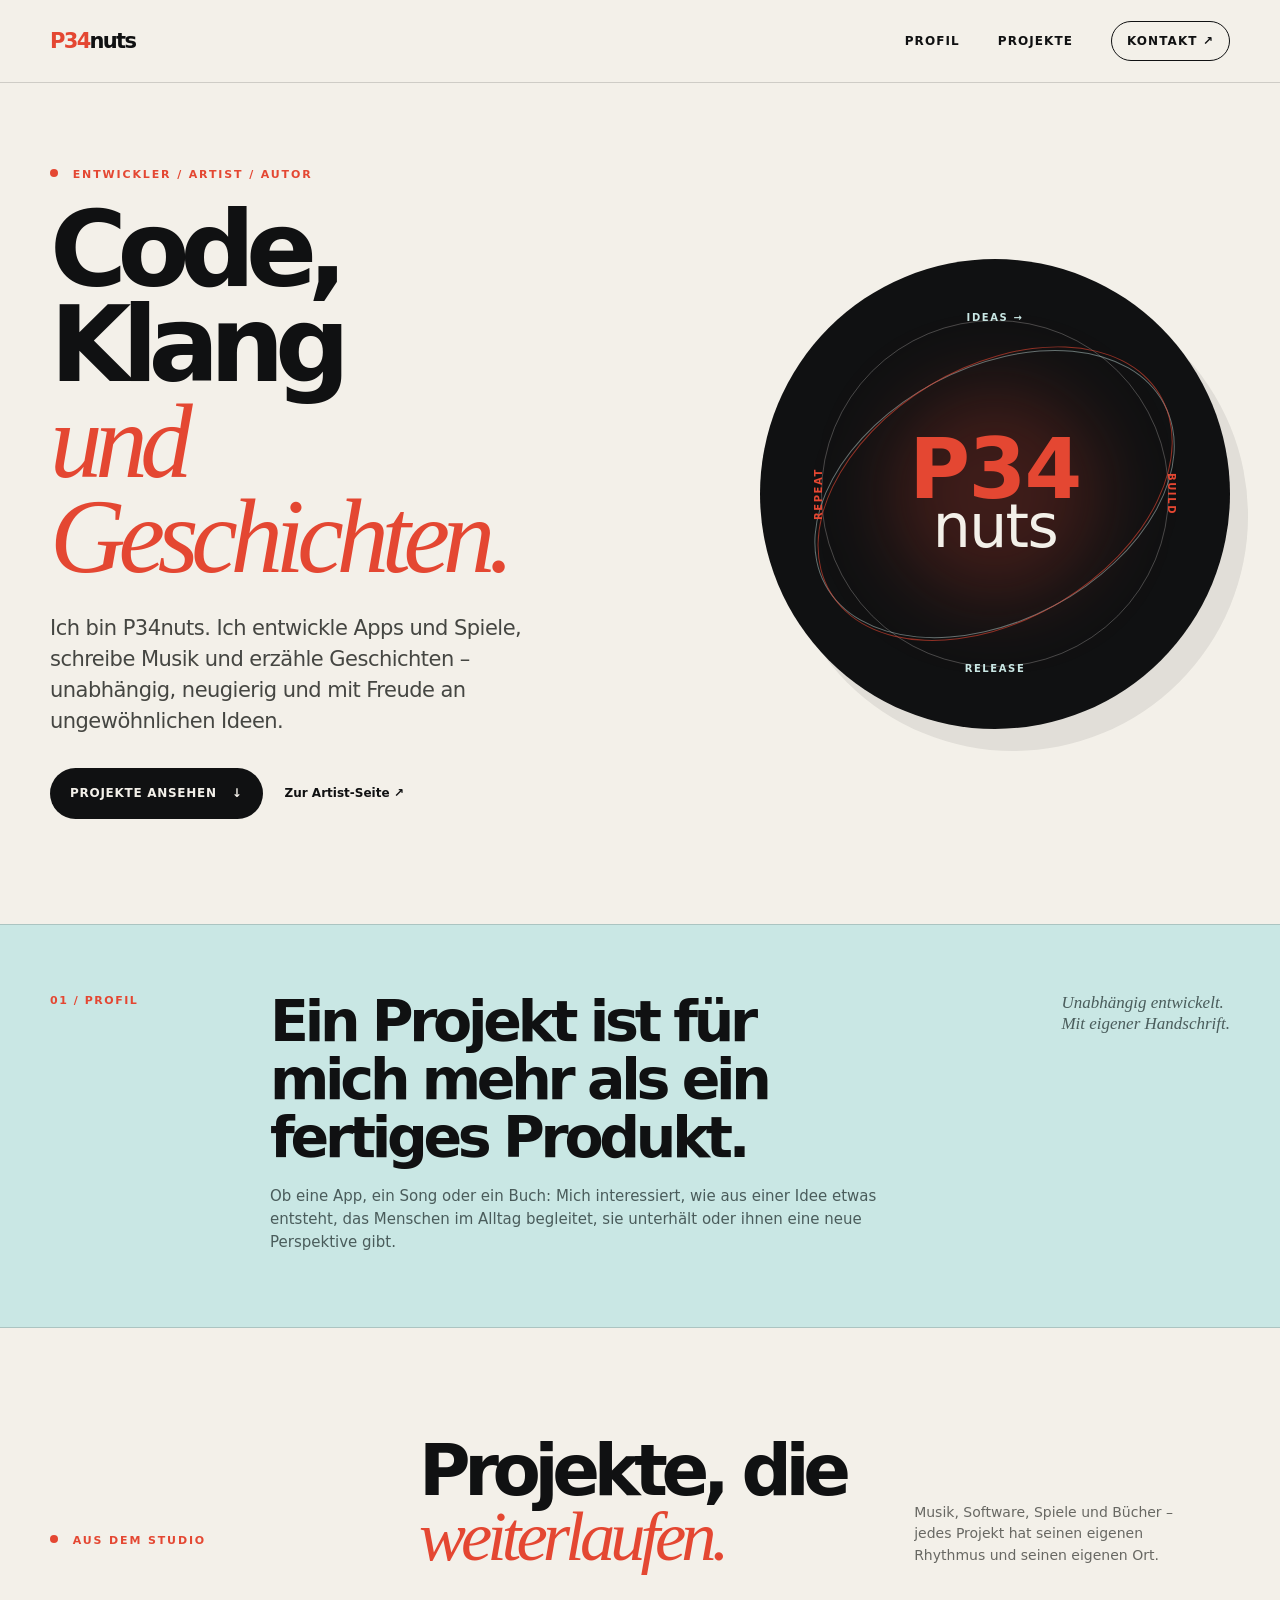
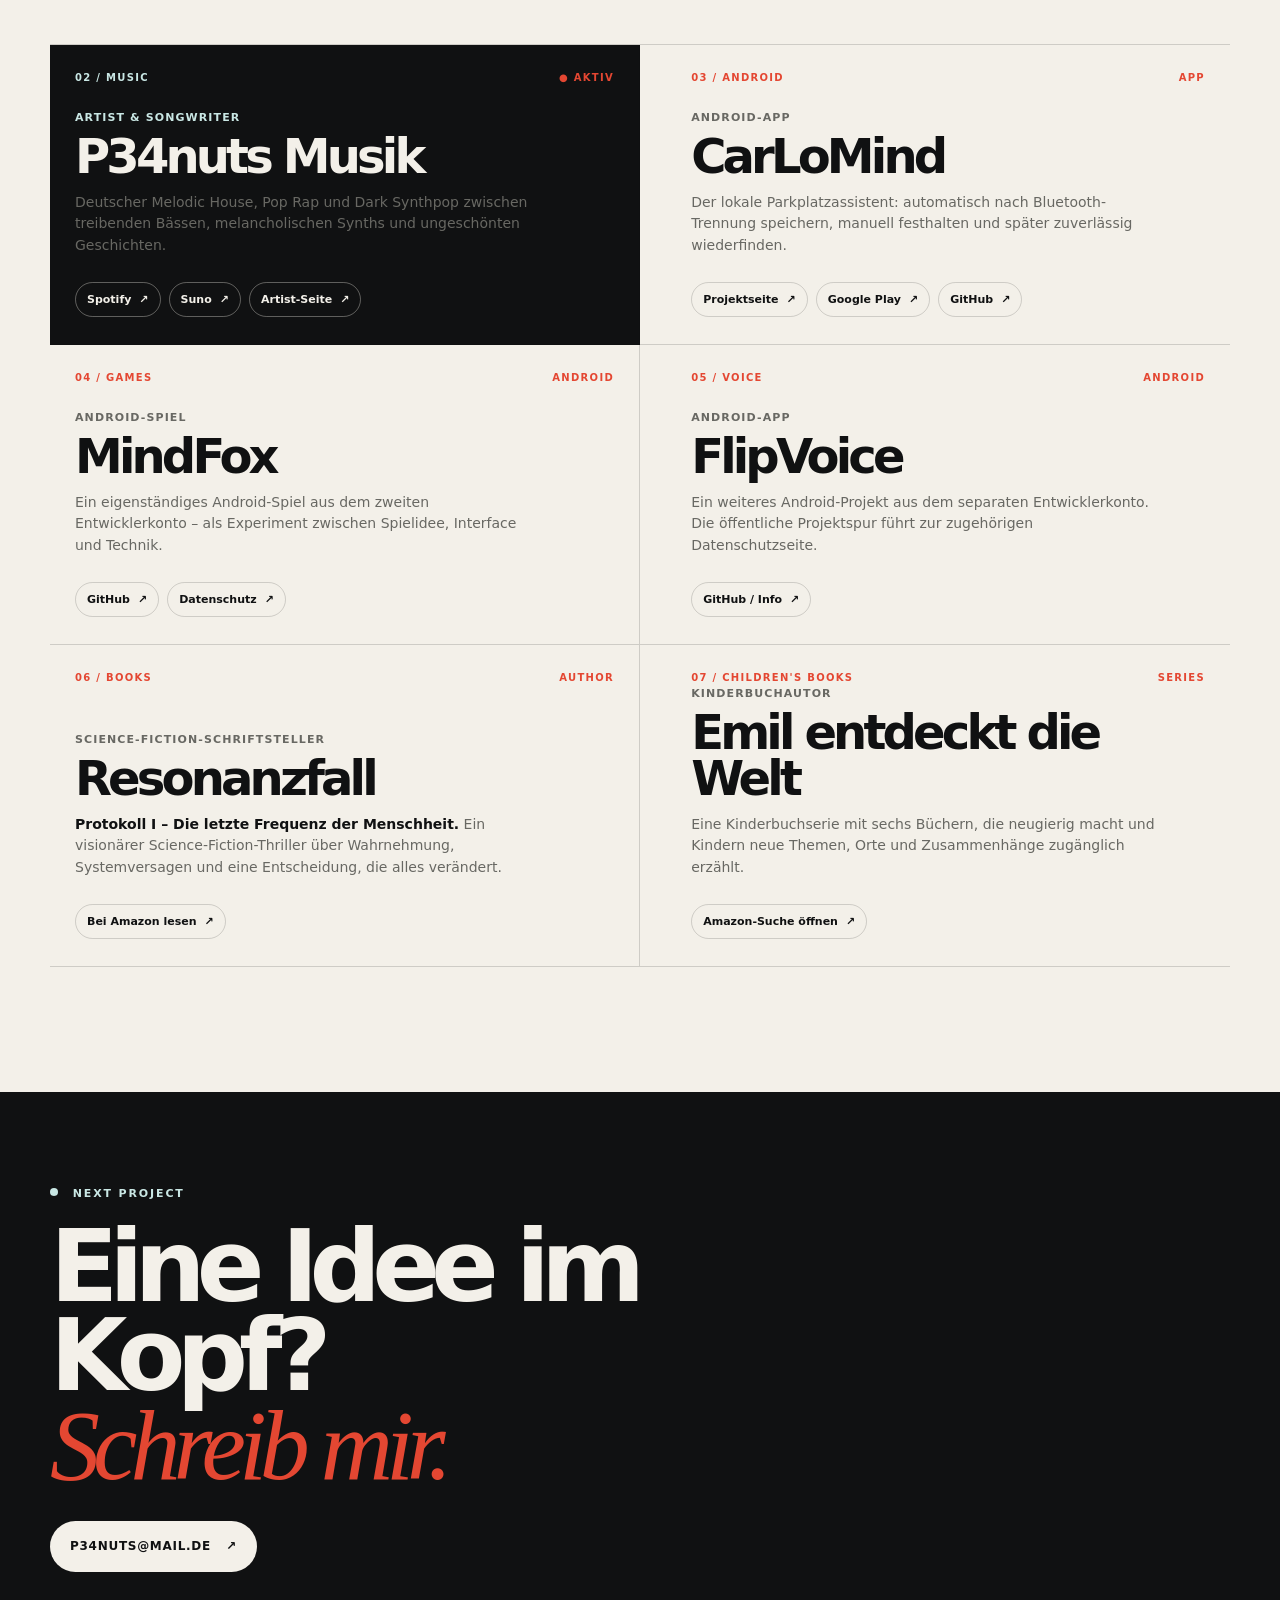
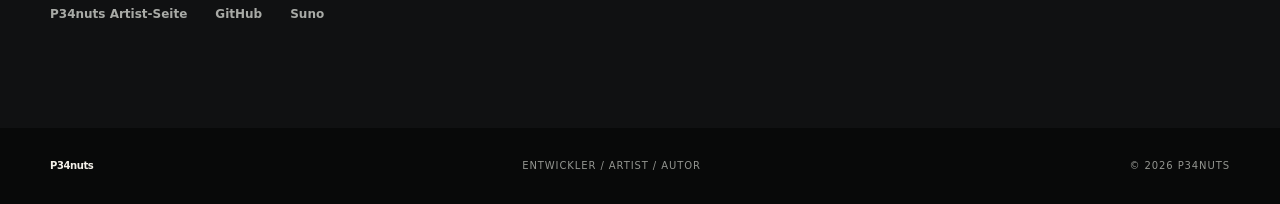
==== index.html @ c495496d "feat: add developer landing page to root site" ====
<!doctype html>
<html lang="de">
<head>
  <meta charset="utf-8">
  <meta name="viewport" content="width=device-width, initial-scale=1">
  <meta name="theme-color" content="#111111">
  <meta name="description" content="P34nuts – Entwickler, Artist und Autor. Projekte aus Software, Musik und Büchern.">
  <meta property="og:type" content="website">
  <meta property="og:title" content="P34nuts – Code, Klang und Geschichten">
  <meta property="og:description" content="Die Entwickler- und Projektseite von P34nuts.">
  <meta property="og:url" content="https://p34nuts.github.io/">
  <link rel="canonical" href="https://p34nuts.github.io/">
  <link rel="stylesheet" href="./styles.css">
  <title>P34nuts – Entwickler, Artist & Autor</title>
</head>
<body>
  <a class="skip-link" href="#inhalt">Zum Inhalt springen</a>
  <header class="site-header">
    <div class="shell header-row">
      <a class="wordmark" href="./" aria-label="P34nuts Startseite"><span class="mark">P34</span><span class="word">nuts</span></a>
      <nav aria-label="Hauptnavigation">
        <a href="#profil">Profil</a>
        <a href="#projekte">Projekte</a>
        <a class="header-cta" href="#kontakt">Kontakt <span aria-hidden="true">↗</span></a>
      </nav>
    </div>
  </header>

  <main id="inhalt">
    <section class="hero shell" aria-labelledby="hero-title">
      <div class="hero-copy">
        <p class="kicker"><span></span> ENTWICKLER / ARTIST / AUTOR</p>
        <h1 id="hero-title">Code, Klang<br><em>und Geschichten.</em></h1>
        <p class="hero-lead">Ich bin P34nuts. Ich entwickle Apps und Spiele, schreibe Musik und erzähle Geschichten – unabhängig, neugierig und mit Freude an ungewöhnlichen Ideen.</p>
        <div class="hero-actions">
          <a class="button button-dark" href="#projekte">Projekte ansehen <span aria-hidden="true">↓</span></a>
          <a class="quiet-link" href="./artist/">Zur Artist-Seite <span aria-hidden="true">↗</span></a>
        </div>
      </div>
      <div class="hero-signal" aria-label="P34nuts Arbeitsfelder">
        <div class="signal-orbit orbit-one"></div>
        <div class="signal-orbit orbit-two"></div>
        <div class="signal-core"><span>P34</span><b>nuts</b></div>
        <span class="signal-label label-top">IDEAS →</span>
        <span class="signal-label label-right">BUILD</span>
        <span class="signal-label label-bottom">RELEASE</span>
        <span class="signal-label label-left">REPEAT</span>
      </div>
    </section>

    <section class="profile-band" id="profil" aria-labelledby="profile-title">
      <div class="shell profile-grid">
        <p class="section-number">01 / PROFIL</p>
        <div>
          <h2 id="profile-title">Ein Projekt ist für mich mehr als ein fertiges Produkt.</h2>
          <p>Ob eine App, ein Song oder ein Buch: Mich interessiert, wie aus einer Idee etwas entsteht, das Menschen im Alltag begleitet, sie unterhält oder ihnen eine neue Perspektive gibt.</p>
        </div>
        <p class="profile-note">Unabhängig entwickelt.<br>Mit eigener Handschrift.</p>
      </div>
    </section>

    <section class="projects shell" id="projekte" aria-labelledby="projects-title">
      <div class="section-intro">
        <p class="kicker"><span></span> AUS DEM STUDIO</p>
        <h2 id="projects-title">Projekte, die<br><em>weiterlaufen.</em></h2>
        <p>Musik, Software, Spiele und Bücher – jedes Projekt hat seinen eigenen Rhythmus und seinen eigenen Ort.</p>
      </div>

      <div class="project-list">
        <article class="project-card project-featured">
          <div class="project-meta"><span>02 / MUSIC</span><span class="live-dot">● AKTIV</span></div>
          <div class="project-card-body">
            <div>
              <p class="project-type">Artist & Songwriter</p>
              <h3>P34nuts Musik</h3>
              <p>Deutscher Melodic House, Pop Rap und Dark Synthpop zwischen treibenden Bässen, melancholischen Synths und ungeschönten Geschichten.</p>
            </div>
            <div class="project-links">
              <a href="https://open.spotify.com/artist/6OINp0LowvtQL3280HUPf0?si=7X6lBk71SiK0SYKksuaKAw&utm_source=copy-link" target="_blank" rel="noopener noreferrer">Spotify <span aria-hidden="true">↗</span></a>
              <a href="https://suno.com/@p34nuts" target="_blank" rel="noopener noreferrer">Suno <span aria-hidden="true">↗</span></a>
              <a href="./artist/">Artist-Seite <span aria-hidden="true">↗</span></a>
            </div>
          </div>
        </article>

        <article class="project-card">
          <div class="project-meta"><span>03 / ANDROID</span><span>APP</span></div>
          <div class="project-card-body">
            <div>
              <p class="project-type">Android-App</p>
              <h3>CarLoMind</h3>
              <p>Der lokale Parkplatzassistent: automatisch nach Bluetooth-Trennung speichern, manuell festhalten und später zuverlässig wiederfinden.</p>
            </div>
            <div class="project-links">
              <a href="./CarLoMind/">Projektseite <span aria-hidden="true">↗</span></a>
              <a href="https://play.google.com/store/apps/details?id=com.CarLoMind.app" target="_blank" rel="noopener noreferrer">Google Play <span aria-hidden="true">↗</span></a>
              <a href="https://github.com/P34nuts/CarLoMind-Android" target="_blank" rel="noopener noreferrer">GitHub <span aria-hidden="true">↗</span></a>
            </div>
          </div>
        </article>

        <article class="project-card">
          <div class="project-meta"><span>04 / GAMES</span><span>ANDROID</span></div>
          <div class="project-card-body">
            <div>
              <p class="project-type">Android-Spiel</p>
              <h3>MindFox</h3>
              <p>Ein eigenständiges Android-Spiel aus dem zweiten Entwicklerkonto – als Experiment zwischen Spielidee, Interface und Technik.</p>
            </div>
            <div class="project-links">
              <a href="https://github.com/P34nutsofficial/MindFox" target="_blank" rel="noopener noreferrer">GitHub <span aria-hidden="true">↗</span></a>
              <a href="https://github.com/P34nutsofficial/mindfox-privacy" target="_blank" rel="noopener noreferrer">Datenschutz <span aria-hidden="true">↗</span></a>
            </div>
          </div>
        </article>

        <article class="project-card">
          <div class="project-meta"><span>05 / VOICE</span><span>ANDROID</span></div>
          <div class="project-card-body">
            <div>
              <p class="project-type">Android-App</p>
              <h3>FlipVoice</h3>
              <p>Ein weiteres Android-Projekt aus dem separaten Entwicklerkonto. Die öffentliche Projektspur führt zur zugehörigen Datenschutzseite.</p>
            </div>
            <div class="project-links">
              <a href="https://github.com/P34nutsofficial/flipvoice-privacy" target="_blank" rel="noopener noreferrer">GitHub / Info <span aria-hidden="true">↗</span></a>
            </div>
          </div>
        </article>

        <article class="project-card project-books">
          <div class="project-meta"><span>06 / BOOKS</span><span>AUTHOR</span></div>
          <div class="project-card-body">
            <div>
              <p class="project-type">Science-Fiction-Schriftsteller</p>
              <h3>Resonanzfall</h3>
              <p><strong>Protokoll I – Die letzte Frequenz der Menschheit.</strong> Ein visionärer Science-Fiction-Thriller über Wahrnehmung, Systemversagen und eine Entscheidung, die alles verändert.</p>
            </div>
            <div class="project-links">
              <a href="https://amzn.eu/d/0jeHcVlC" target="_blank" rel="noopener noreferrer">Bei Amazon lesen <span aria-hidden="true">↗</span></a>
            </div>
          </div>
        </article>

        <article class="project-card project-books">
          <div class="project-meta"><span>07 / CHILDREN'S BOOKS</span><span>SERIES</span></div>
          <div class="project-card-body">
            <div>
              <p class="project-type">Kinderbuchautor</p>
              <h3>Emil entdeckt die Welt</h3>
              <p>Eine Kinderbuchserie mit sechs Büchern, die neugierig macht und Kindern neue Themen, Orte und Zusammenhänge zugänglich erzählt.</p>
            </div>
            <div class="project-links">
              <a href="https://www.amazon.de/s?k=%22Emil+entdeckt+die+Welt%22" target="_blank" rel="noopener noreferrer">Amazon-Suche öffnen <span aria-hidden="true">↗</span></a>
            </div>
          </div>
        </article>
      </div>
    </section>

    <section class="closing-band" id="kontakt" aria-labelledby="contact-title">
      <div class="shell closing-inner">
        <p class="kicker"><span></span> NEXT PROJECT</p>
        <h2 id="contact-title">Eine Idee im Kopf?<br><em>Schreib mir.</em></h2>
        <a class="button button-light" href="mailto:p34nuts@mail.de">p34nuts@mail.de <span aria-hidden="true">↗</span></a>
        <div class="closing-links">
          <a href="./artist/">P34nuts Artist-Seite</a>
          <a href="https://github.com/P34nuts" target="_blank" rel="noopener noreferrer">GitHub</a>
          <a href="https://suno.com/@p34nuts" target="_blank" rel="noopener noreferrer">Suno</a>
        </div>
      </div>
    </section>
  </main>

  <footer class="site-footer">
    <div class="shell footer-row">
      <span class="footer-mark">P34nuts</span>
      <span>Entwickler / Artist / Autor</span>
      <span>© 2026 P34nuts</span>
    </div>
  </footer>
</body>
</html>
---- styles.css ----
:root {
  --ink: #101112;
  --paper: #f3f0e9;
  --paper-deep: #e5e1d8;
  --muted: #686863;
  --line: rgba(16, 17, 18, .16);
  --red: #e44732;
  --blue: #c9e7e4;
  --shell: 1180px;
}
* { box-sizing: border-box; }
html { scroll-behavior: smooth; scroll-padding-top: 84px; }
body { margin: 0; background: var(--paper); color: var(--ink); font-family: Inter, ui-sans-serif, system-ui, -apple-system, BlinkMacSystemFont, "Segoe UI", sans-serif; line-height: 1.55; -webkit-font-smoothing: antialiased; }
a { color: inherit; }
.shell { width: min(var(--shell), calc(100% - 56px)); margin-inline: auto; }
.skip-link { position: absolute; left: 16px; top: 12px; z-index: 20; padding: 9px 13px; background: var(--red); color: #fff; transform: translateY(-180%); }
.skip-link:focus { transform: translateY(0); }
:focus-visible { outline: 3px solid var(--red); outline-offset: 4px; }
.site-header { position: relative; z-index: 2; border-bottom: 1px solid var(--line); background: var(--paper); }
.header-row { min-height: 82px; display: flex; align-items: center; justify-content: space-between; gap: 25px; }
.wordmark { display: inline-flex; align-items: baseline; gap: 0; text-decoration: none; font-size: 21px; font-weight: 800; letter-spacing: -.08em; }
.wordmark .mark { color: var(--red); }
.wordmark .word { color: var(--ink); }
nav { display: flex; align-items: center; gap: clamp(17px, 3vw, 38px); }
nav a { font-size: 12px; font-weight: 750; letter-spacing: .09em; text-decoration: none; text-transform: uppercase; }
nav a:hover, .quiet-link:hover, .project-links a:hover, .closing-links a:hover { color: var(--red); }
.header-cta { padding: 10px 15px; border: 1px solid var(--ink); border-radius: 999px; }
.header-cta:hover { background: var(--ink); color: var(--paper); }
.hero { min-height: 650px; display: grid; grid-template-columns: minmax(0, 1.05fr) minmax(330px, .95fr); align-items: center; gap: clamp(40px, 8vw, 120px); padding-block: 85px 105px; }
.kicker { margin: 0 0 20px; color: var(--red); font-size: 11px; font-weight: 850; letter-spacing: .17em; line-height: 1.35; }
.kicker span { display: inline-block; width: 8px; height: 8px; margin: 0 9px 1px 0; border-radius: 50%; background: var(--red); }
h1, h2, h3, p { margin-top: 0; }
h1 { max-width: 730px; margin-bottom: 28px; font-size: clamp(53px, 8.2vw, 108px); font-weight: 760; letter-spacing: -.09em; line-height: .91; }
h1 em, h2 em { color: var(--red); font-family: Georgia, "Times New Roman", serif; font-weight: 400; letter-spacing: -.07em; }
.hero-lead { max-width: 545px; margin-bottom: 31px; color: #454642; font-size: clamp(17px, 2vw, 21px); line-height: 1.48; letter-spacing: -.025em; }
.hero-actions { display: flex; flex-wrap: wrap; align-items: center; gap: 22px; }
.button { display: inline-flex; align-items: center; justify-content: center; gap: 15px; min-height: 51px; padding: 0 19px; border: 1px solid transparent; border-radius: 999px; font-size: 12px; font-weight: 800; letter-spacing: .06em; text-decoration: none; text-transform: uppercase; transition: transform .18s ease, background .18s ease, color .18s ease; }
.button:hover { transform: translateY(-2px); }
.button-dark { background: var(--ink); color: var(--paper); }
.button-dark:hover { background: var(--red); color: #fff; }
.button-light { background: var(--paper); color: var(--ink); }
.button-light:hover { background: #fff; }
.quiet-link { color: var(--ink); font-size: 12px; font-weight: 750; text-decoration: none; }
.hero-signal { position: relative; aspect-ratio: 1; max-width: 470px; justify-self: end; width: 100%; display: grid; place-items: center; border-radius: 50%; background: var(--ink); overflow: hidden; box-shadow: 18px 22px 0 rgba(16, 17, 18, .08); }
.hero-signal::before { content: ""; position: absolute; inset: 13%; border: 1px solid rgba(243, 240, 233, .25); border-radius: 50%; }
.hero-signal::after { content: ""; position: absolute; width: 45%; height: 45%; border-radius: 50%; background: rgba(228, 71, 50, .22); filter: blur(38px); }
.signal-orbit { position: absolute; border: 1px solid rgba(201, 231, 228, .45); border-radius: 50%; transform: rotate(-28deg); }
.orbit-one { inset: 23% 9%; }
.orbit-two { inset: 9% 23%; transform: rotate(59deg); border-color: rgba(228, 71, 50, .6); }
.signal-core { position: relative; z-index: 1; display: flex; flex-direction: column; align-items: center; line-height: .78; letter-spacing: -.1em; }
.signal-core span { color: var(--red); font-size: clamp(45px, 7vw, 83px); font-weight: 850; }
.signal-core b { color: var(--paper); font-size: clamp(34px, 5vw, 60px); font-weight: 500; }
.signal-label { position: absolute; z-index: 1; color: var(--paper); font-size: 10px; font-weight: 800; letter-spacing: .16em; }
.label-top { top: 11%; left: 50%; transform: translateX(-50%); color: var(--blue); }
.label-right { top: 50%; right: 8%; transform: translateY(-50%) rotate(90deg); color: var(--red); }
.label-bottom { bottom: 11%; left: 50%; transform: translateX(-50%); color: var(--blue); }
.label-left { top: 50%; left: 7%; transform: translateY(-50%) rotate(-90deg); color: var(--red); }
.profile-band { background: var(--blue); border-block: 1px solid var(--line); }
.profile-grid { display: grid; grid-template-columns: .35fr 1.2fr .55fr; gap: 35px; align-items: start; padding-block: 67px 73px; }
.section-number { margin: 0; color: var(--red); font-size: 11px; font-weight: 850; letter-spacing: .14em; }
.profile-grid h2 { max-width: 700px; margin-bottom: 18px; font-size: clamp(30px, 4.7vw, 57px); letter-spacing: -.075em; line-height: 1.02; }
.profile-grid div p { max-width: 650px; margin: 0; color: #4a5c5b; font-size: 15px; }
.profile-note { justify-self: end; margin: 0; color: #4a5c5b; font-family: Georgia, "Times New Roman", serif; font-size: 17px; font-style: italic; line-height: 1.25; }
.projects { padding-block: 111px 125px; }
.section-intro { display: grid; grid-template-columns: .8fr 1.1fr .75fr; gap: 32px; align-items: end; margin-bottom: 75px; }
.section-intro h2 { margin: 0; font-size: clamp(40px, 5.5vw, 72px); letter-spacing: -.09em; line-height: .92; }
.section-intro > p:last-child { max-width: 290px; margin: 0 0 2px; color: var(--muted); font-size: 14px; }
.project-list { display: grid; grid-template-columns: repeat(2, minmax(0, 1fr)); border-top: 1px solid var(--line); }
.project-card { min-height: 300px; display: flex; flex-direction: column; justify-content: space-between; padding: 25px 25px 27px; border-bottom: 1px solid var(--line); }
.project-card:nth-child(odd) { border-right: 1px solid var(--line); }
.project-card:nth-child(even) { padding-left: clamp(25px, 4vw, 58px); }
.project-featured { background: var(--ink); color: var(--paper); }
.project-featured .project-meta, .project-featured .project-type { color: var(--blue); }
.project-featured h3, .project-featured p { color: var(--paper); }
.project-featured .project-links a { color: var(--paper); border-color: rgba(243, 240, 233, .35); }
.project-featured .project-links a:hover { background: var(--red); border-color: var(--red); color: #fff; }
.project-meta { display: flex; justify-content: space-between; gap: 15px; color: var(--red); font-size: 10px; font-weight: 850; letter-spacing: .13em; }
.live-dot { color: var(--red); }
.project-type { margin-bottom: 8px; color: var(--muted); font-size: 11px; font-weight: 800; letter-spacing: .1em; text-transform: uppercase; }
.project-card h3 { margin-bottom: 12px; font-size: clamp(29px, 4vw, 48px); letter-spacing: -.08em; line-height: .95; }
.project-card-body > div:first-child p:last-child { max-width: 470px; margin-bottom: 25px; color: var(--muted); font-size: 14px; }
.project-card-body > div:first-child p:last-child strong { color: var(--ink); }
.project-featured .project-card-body > div:first-child p:last-child strong { color: var(--paper); }
.project-links { display: flex; flex-wrap: wrap; gap: 8px; }
.project-links a { display: inline-flex; align-items: center; gap: 8px; padding: 8px 11px; border: 1px solid var(--line); border-radius: 999px; color: var(--ink); font-size: 11px; font-weight: 800; text-decoration: none; }
.project-links a:hover { border-color: var(--red); }
.closing-band { background: var(--ink); color: var(--paper); }
.closing-inner { padding-block: 95px 105px; }
.closing-inner .kicker { color: var(--blue); }
.closing-inner .kicker span { background: var(--blue); }
.closing-inner h2 { max-width: 710px; margin-bottom: 31px; font-size: clamp(51px, 8vw, 100px); letter-spacing: -.09em; line-height: .89; }
.closing-links { display: flex; flex-wrap: wrap; gap: 15px 28px; margin-top: 33px; }
.closing-links a { color: #a8aaa6; font-size: 12px; font-weight: 750; text-decoration: none; }
.site-footer { background: #080909; color: #939590; }
.footer-row { min-height: 76px; display: flex; align-items: center; justify-content: space-between; gap: 18px; font-size: 10px; letter-spacing: .09em; text-transform: uppercase; }
.footer-mark { color: var(--paper); font-weight: 850; letter-spacing: -.04em; text-transform: none; }
@media (max-width: 850px) {
  .hero { grid-template-columns: minmax(0, 1fr) minmax(250px, .72fr); gap: 35px; }
  .profile-grid, .section-intro { grid-template-columns: .35fr 1fr; }
  .profile-note, .section-intro > p:last-child { grid-column: 2; justify-self: start; }
}
@media (max-width: 650px) {
  .shell { width: min(var(--shell), calc(100% - 38px)); }
  .header-row { min-height: 70px; }
  nav { gap: 12px; }
  nav a:not(.header-cta) { display: none; }
  .header-cta { padding: 8px 12px; font-size: 10px; }
  .hero { display: flex; flex-direction: column; align-items: stretch; gap: 55px; padding-block: 64px 72px; }
  h1 { font-size: clamp(55px, 16vw, 80px); }
  .hero-signal { width: min(100%, 350px); align-self: center; }
  .profile-grid, .section-intro { display: block; }
  .profile-grid h2 { margin-top: 27px; font-size: 39px; }
  .profile-note { margin-top: 25px; }
  .projects { padding-block: 78px 85px; }
  .section-intro h2 { margin: 27px 0 18px; font-size: 50px; }
  .section-intro > p:last-child { margin-top: 0; }
  .project-list { display: block; }
  .project-card, .project-card:nth-child(even) { min-height: 330px; padding: 22px 0 25px; border-right: 0; }
  .project-card h3 { font-size: 39px; }
  .closing-inner { padding-block: 72px 78px; }
  .closing-inner h2 { font-size: 60px; }
  .footer-row { align-items: flex-start; flex-direction: column; justify-content: center; padding-block: 20px; }
}
@media (prefers-reduced-motion: reduce) { *, *::before, *::after { scroll-behavior: auto !important; transition-duration: .01ms !important; } }
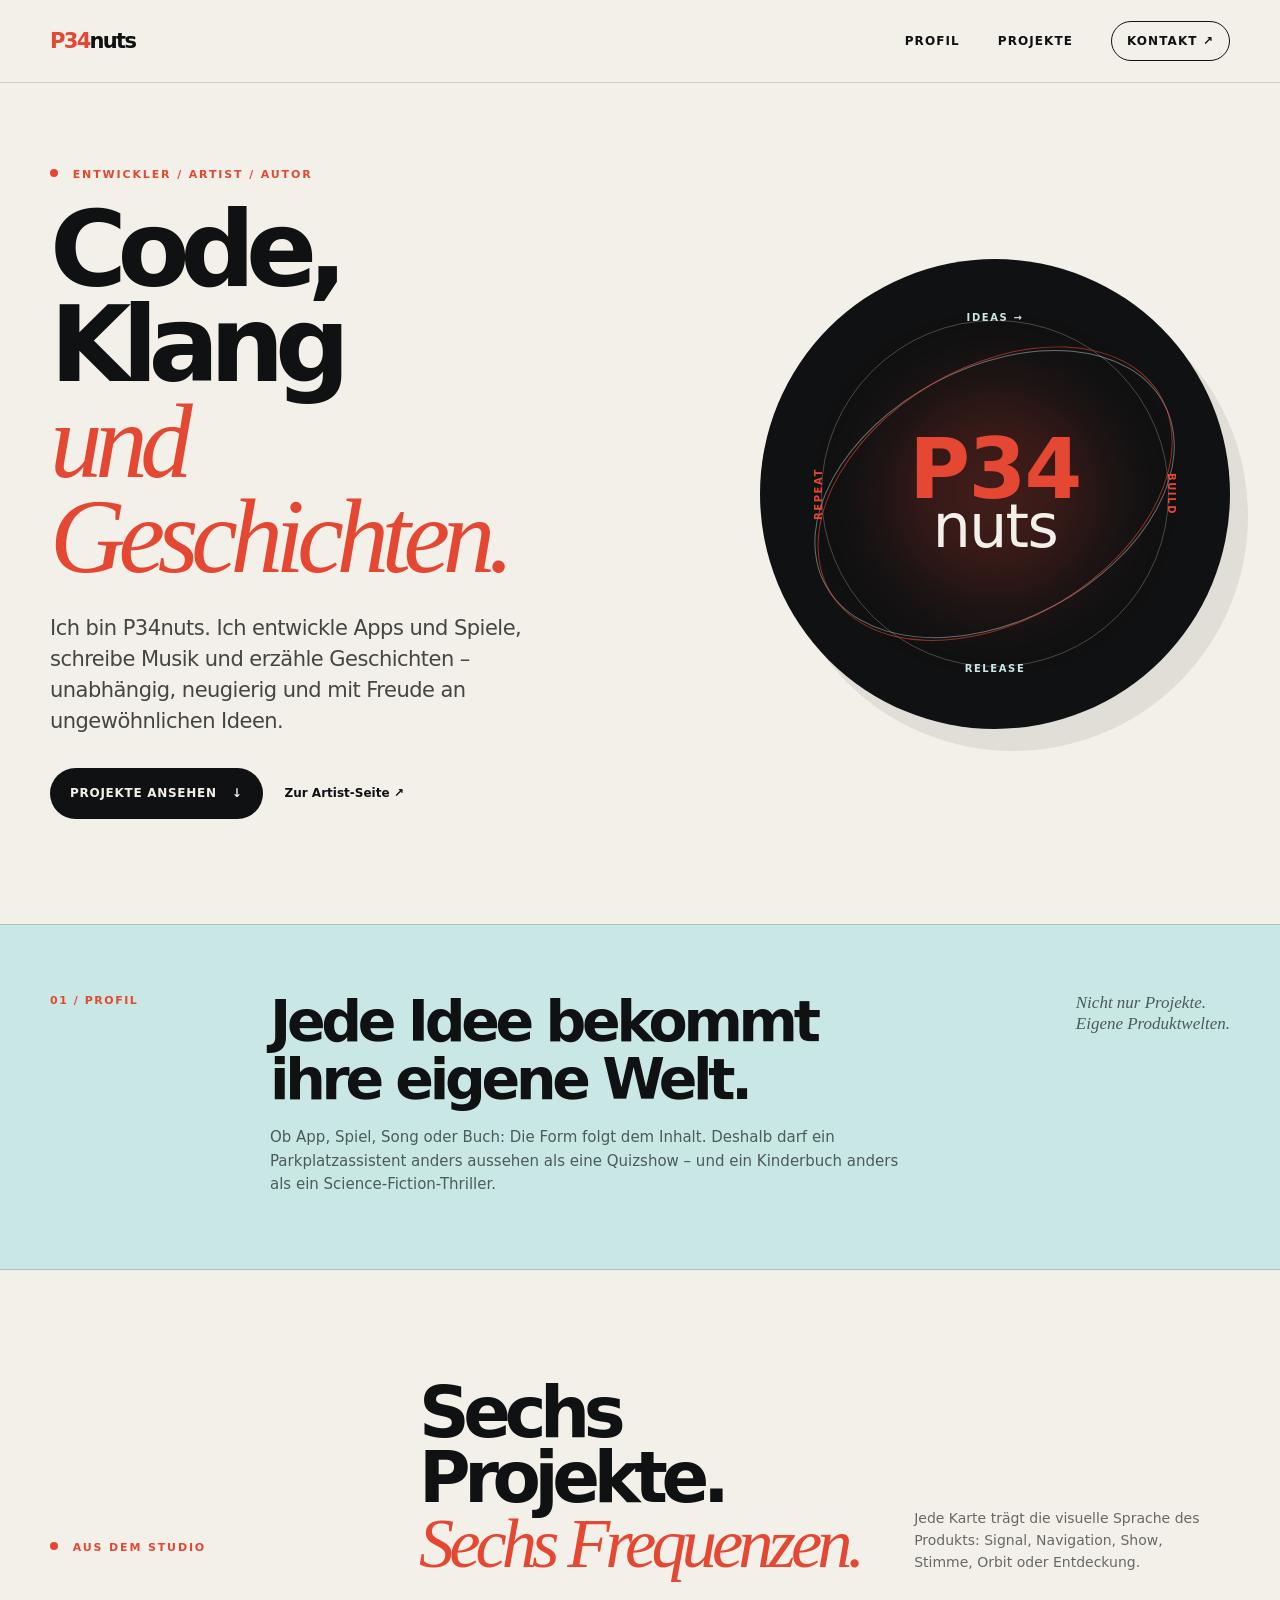
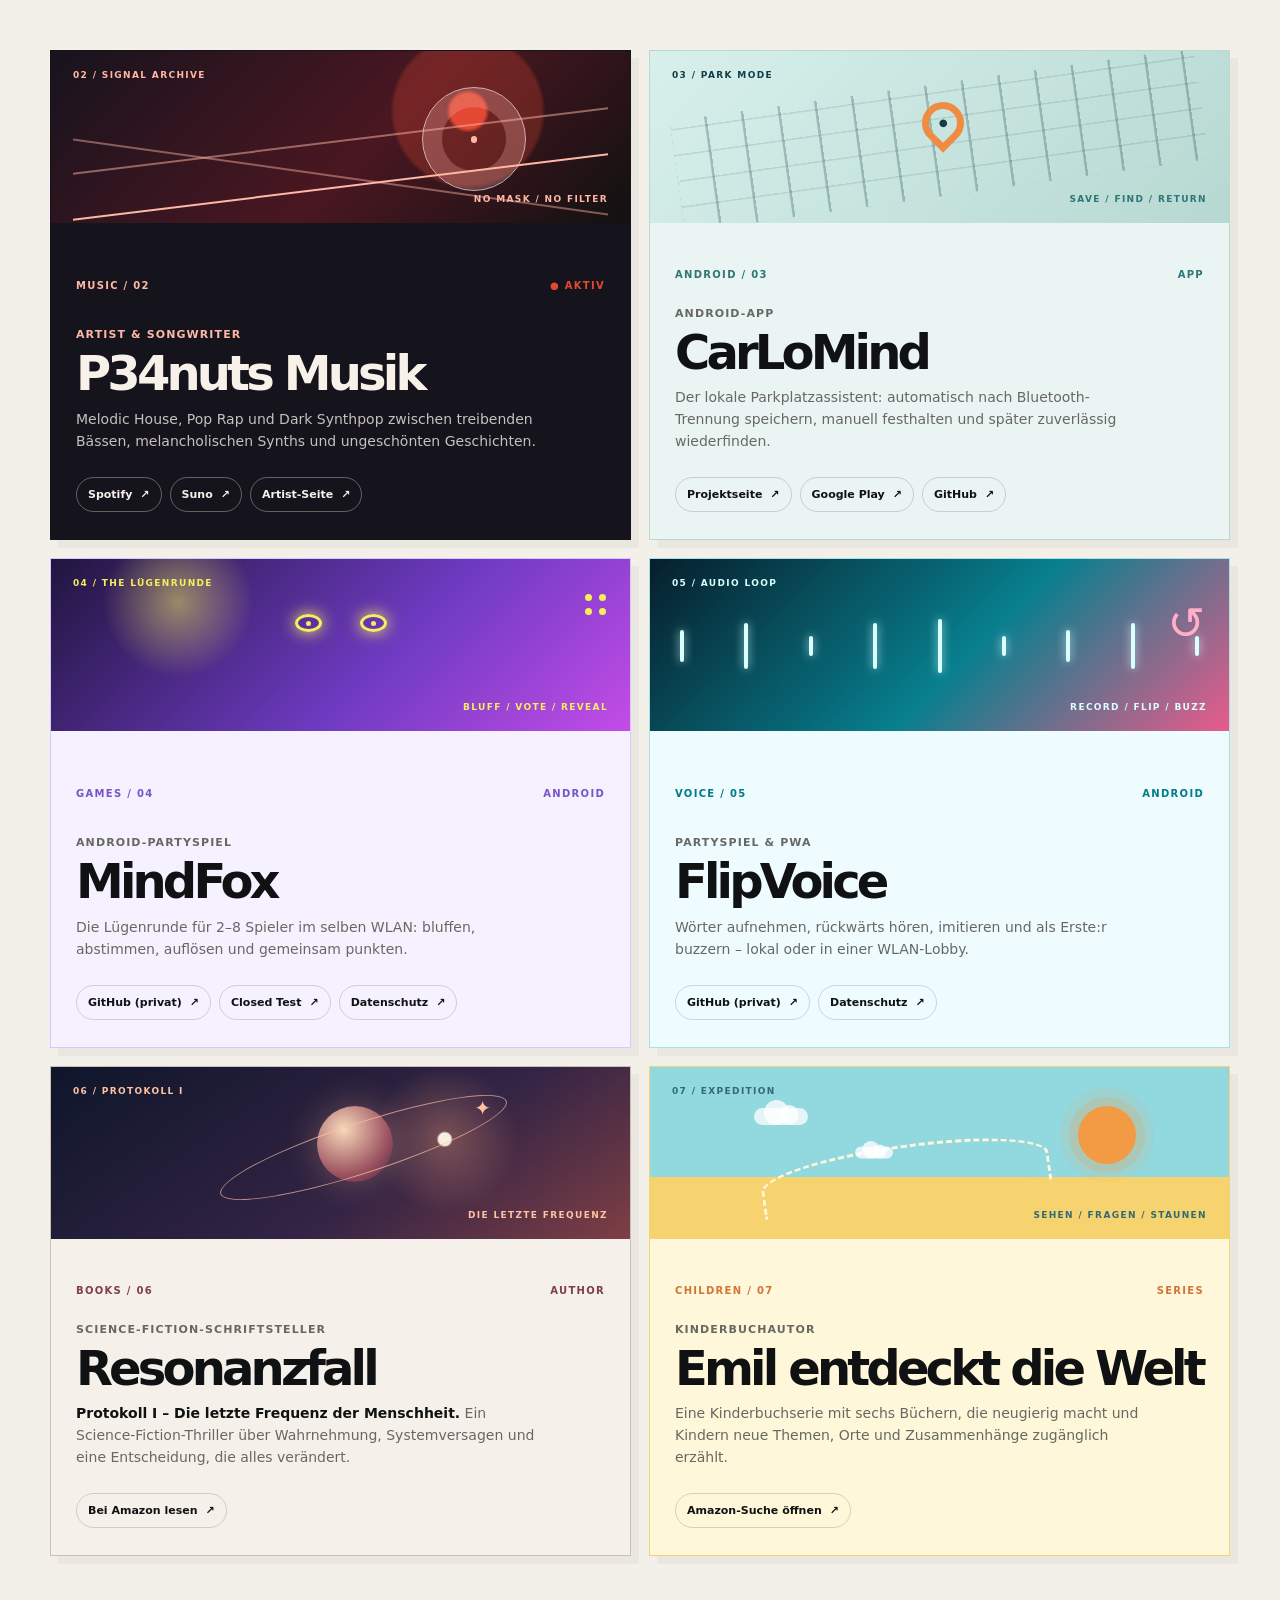
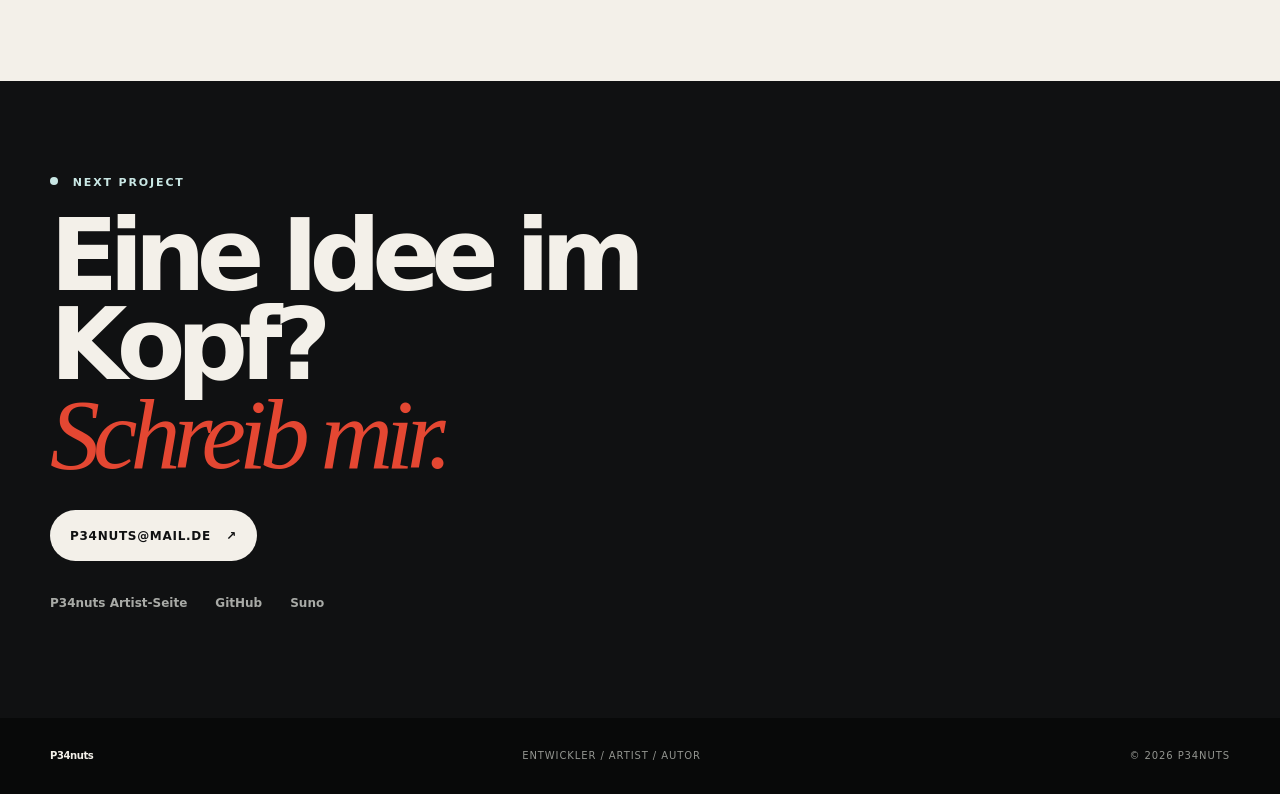
==== commit 53f6cca6: "feat: give each project its own visual world" ====
--- a/index.html
+++ b/index.html
@@ -3,15 +3,15 @@
 <head>
   <meta charset="utf-8">
   <meta name="viewport" content="width=device-width, initial-scale=1">
-  <meta name="theme-color" content="#111111">
-  <meta name="description" content="P34nuts – Entwickler, Artist und Autor. Projekte aus Software, Musik und Büchern.">
+  <meta name="theme-color" content="#101112">
+  <meta name="description" content="P34nuts – Entwickler, Artist und Autor. Apps, Spiele, Musik und Bücher mit eigener Handschrift.">
   <meta property="og:type" content="website">
   <meta property="og:title" content="P34nuts – Code, Klang und Geschichten">
-  <meta property="og:description" content="Die Entwickler- und Projektseite von P34nuts.">
+  <meta property="og:description" content="Eine Entwickler- und Projektseite mit Apps, Spielen, Musik und Büchern.">
   <meta property="og:url" content="https://p34nuts.github.io/">
   <link rel="canonical" href="https://p34nuts.github.io/">
   <link rel="stylesheet" href="./styles.css">
-  <title>P34nuts – Entwickler, Artist & Autor</title>
+  <title>P34nuts – Entwickler, Artist &amp; Autor</title>
 </head>
 <body>
   <a class="skip-link" href="#inhalt">Zum Inhalt springen</a>
@@ -52,132 +52,61 @@
       <div class="shell profile-grid">
         <p class="section-number">01 / PROFIL</p>
         <div>
-          <h2 id="profile-title">Ein Projekt ist für mich mehr als ein fertiges Produkt.</h2>
-          <p>Ob eine App, ein Song oder ein Buch: Mich interessiert, wie aus einer Idee etwas entsteht, das Menschen im Alltag begleitet, sie unterhält oder ihnen eine neue Perspektive gibt.</p>
+          <h2 id="profile-title">Jede Idee bekommt ihre eigene Welt.</h2>
+          <p>Ob App, Spiel, Song oder Buch: Die Form folgt dem Inhalt. Deshalb darf ein Parkplatzassistent anders aussehen als eine Quizshow – und ein Kinderbuch anders als ein Science-Fiction-Thriller.</p>
         </div>
-        <p class="profile-note">Unabhängig entwickelt.<br>Mit eigener Handschrift.</p>
+        <p class="profile-note">Nicht nur Projekte.<br>Eigene Produktwelten.</p>
       </div>
     </section>
 
     <section class="projects shell" id="projekte" aria-labelledby="projects-title">
       <div class="section-intro">
         <p class="kicker"><span></span> AUS DEM STUDIO</p>
-        <h2 id="projects-title">Projekte, die<br><em>weiterlaufen.</em></h2>
-        <p>Musik, Software, Spiele und Bücher – jedes Projekt hat seinen eigenen Rhythmus und seinen eigenen Ort.</p>
+        <h2 id="projects-title">Sechs Projekte.<br><em>Sechs Frequenzen.</em></h2>
+        <p>Jede Karte trägt die visuelle Sprache des Produkts: Signal, Navigation, Show, Stimme, Orbit oder Entdeckung.</p>
       </div>
 
       <div class="project-list">
-        <article class="project-card project-featured">
-          <div class="project-meta"><span>02 / MUSIC</span><span class="live-dot">● AKTIV</span></div>
-          <div class="project-card-body">
-            <div>
-              <p class="project-type">Artist & Songwriter</p>
-              <h3>P34nuts Musik</h3>
-              <p>Deutscher Melodic House, Pop Rap und Dark Synthpop zwischen treibenden Bässen, melancholischen Synths und ungeschönten Geschichten.</p>
-            </div>
-            <div class="project-links">
-              <a href="https://open.spotify.com/artist/6OINp0LowvtQL3280HUPf0?si=7X6lBk71SiK0SYKksuaKAw&utm_source=copy-link" target="_blank" rel="noopener noreferrer">Spotify <span aria-hidden="true">↗</span></a>
-              <a href="https://suno.com/@p34nuts" target="_blank" rel="noopener noreferrer">Suno <span aria-hidden="true">↗</span></a>
-              <a href="./artist/">Artist-Seite <span aria-hidden="true">↗</span></a>
-            </div>
-          </div>
+        <article class="project-card project-music">
+          <div class="project-visual music-visual" aria-hidden="true"><span class="visual-index">02 / SIGNAL ARCHIVE</span><span class="disc"></span><span class="wave wave-one"></span><span class="wave wave-two"></span><span class="visual-caption">NO MASK / NO FILTER</span></div>
+          <div class="project-meta"><span>MUSIC / 02</span><span class="live-dot">● AKTIV</span></div>
+          <div class="project-card-body"><div><p class="project-type">Artist &amp; Songwriter</p><h3>P34nuts Musik</h3><p>Melodic House, Pop Rap und Dark Synthpop zwischen treibenden Bässen, melancholischen Synths und ungeschönten Geschichten.</p></div><div class="project-links"><a href="https://open.spotify.com/artist/6OINp0LowvtQL3280HUPf0?si=7X6lBk71SiK0SYKksuaKAw&amp;utm_source=copy-link" target="_blank" rel="noopener noreferrer">Spotify <span aria-hidden="true">↗</span></a><a href="https://suno.com/@p34nuts" target="_blank" rel="noopener noreferrer">Suno <span aria-hidden="true">↗</span></a><a href="./artist/">Artist-Seite <span aria-hidden="true">↗</span></a></div></div>
         </article>
 
-        <article class="project-card">
-          <div class="project-meta"><span>03 / ANDROID</span><span>APP</span></div>
-          <div class="project-card-body">
-            <div>
-              <p class="project-type">Android-App</p>
-              <h3>CarLoMind</h3>
-              <p>Der lokale Parkplatzassistent: automatisch nach Bluetooth-Trennung speichern, manuell festhalten und später zuverlässig wiederfinden.</p>
-            </div>
-            <div class="project-links">
-              <a href="./CarLoMind/">Projektseite <span aria-hidden="true">↗</span></a>
-              <a href="https://play.google.com/store/apps/details?id=com.CarLoMind.app" target="_blank" rel="noopener noreferrer">Google Play <span aria-hidden="true">↗</span></a>
-              <a href="https://github.com/P34nuts/CarLoMind-Android" target="_blank" rel="noopener noreferrer">GitHub <span aria-hidden="true">↗</span></a>
-            </div>
-          </div>
+        <article class="project-card project-carlo">
+          <div class="project-visual carlo-visual" aria-hidden="true"><span class="visual-index">03 / PARK MODE</span><span class="parking-lines"></span><span class="map-pin">●</span><span class="visual-caption">SAVE / FIND / RETURN</span></div>
+          <div class="project-meta"><span>ANDROID / 03</span><span>APP</span></div>
+          <div class="project-card-body"><div><p class="project-type">Android-App</p><h3>CarLoMind</h3><p>Der lokale Parkplatzassistent: automatisch nach Bluetooth-Trennung speichern, manuell festhalten und später zuverlässig wiederfinden.</p></div><div class="project-links"><a href="./CarLoMind/">Projektseite <span aria-hidden="true">↗</span></a><a href="https://play.google.com/store/apps/details?id=com.CarLoMind.app" target="_blank" rel="noopener noreferrer">Google Play <span aria-hidden="true">↗</span></a><a href="https://github.com/P34nuts/CarLoMind-Android" target="_blank" rel="noopener noreferrer">GitHub <span aria-hidden="true">↗</span></a></div></div>
         </article>
 
-        <article class="project-card">
-          <div class="project-meta"><span>04 / GAMES</span><span>ANDROID</span></div>
-          <div class="project-card-body">
-            <div>
-              <p class="project-type">Android-Spiel</p>
-              <h3>MindFox</h3>
-              <p>Ein eigenständiges Android-Spiel aus dem zweiten Entwicklerkonto – als Experiment zwischen Spielidee, Interface und Technik.</p>
-            </div>
-            <div class="project-links">
-              <a href="https://github.com/P34nutsofficial/MindFox" target="_blank" rel="noopener noreferrer">GitHub <span aria-hidden="true">↗</span></a>
-              <a href="https://github.com/P34nutsofficial/mindfox-privacy" target="_blank" rel="noopener noreferrer">Datenschutz <span aria-hidden="true">↗</span></a>
-            </div>
-          </div>
+        <article class="project-card project-mindfox">
+          <div class="project-visual mindfox-visual" aria-hidden="true"><span class="visual-index">04 / THE LÜGENRUNDE</span><span class="fox-eyes"><i></i><i></i></span><span class="quiz-dots"><i></i><i></i><i></i><i></i></span><span class="visual-caption">BLUFF / VOTE / REVEAL</span></div>
+          <div class="project-meta"><span>GAMES / 04</span><span>ANDROID</span></div>
+          <div class="project-card-body"><div><p class="project-type">Android-Partyspiel</p><h3>MindFox</h3><p>Die Lügenrunde für 2–8 Spieler im selben WLAN: bluffen, abstimmen, auflösen und gemeinsam punkten.</p></div><div class="project-links"><a href="https://github.com/P34nutsofficial/MindFox" target="_blank" rel="noopener noreferrer">GitHub (privat) <span aria-hidden="true">↗</span></a><a href="https://play.google.com/apps/testing/com.p34nutsofficial.mindfox" target="_blank" rel="noopener noreferrer">Closed Test <span aria-hidden="true">↗</span></a><a href="https://github.com/P34nutsofficial/mindfox-privacy" target="_blank" rel="noopener noreferrer">Datenschutz <span aria-hidden="true">↗</span></a></div></div>
         </article>
 
-        <article class="project-card">
-          <div class="project-meta"><span>05 / VOICE</span><span>ANDROID</span></div>
-          <div class="project-card-body">
-            <div>
-              <p class="project-type">Android-App</p>
-              <h3>FlipVoice</h3>
-              <p>Ein weiteres Android-Projekt aus dem separaten Entwicklerkonto. Die öffentliche Projektspur führt zur zugehörigen Datenschutzseite.</p>
-            </div>
-            <div class="project-links">
-              <a href="https://github.com/P34nutsofficial/flipvoice-privacy" target="_blank" rel="noopener noreferrer">GitHub / Info <span aria-hidden="true">↗</span></a>
-            </div>
-          </div>
+        <article class="project-card project-flipvoice">
+          <div class="project-visual flipvoice-visual" aria-hidden="true"><span class="visual-index">05 / AUDIO LOOP</span><span class="voice-wave"><i></i><i></i><i></i><i></i><i></i><i></i><i></i><i></i><i></i></span><span class="flip-arrow">↺</span><span class="visual-caption">RECORD / FLIP / BUZZ</span></div>
+          <div class="project-meta"><span>VOICE / 05</span><span>ANDROID</span></div>
+          <div class="project-card-body"><div><p class="project-type">Partyspiel &amp; PWA</p><h3>FlipVoice</h3><p>Wörter aufnehmen, rückwärts hören, imitieren und als Erste:r buzzern – lokal oder in einer WLAN-Lobby.</p></div><div class="project-links"><a href="https://github.com/P34nutsofficial/FlipVoice" target="_blank" rel="noopener noreferrer">GitHub (privat) <span aria-hidden="true">↗</span></a><a href="https://github.com/P34nutsofficial/flipvoice-privacy" target="_blank" rel="noopener noreferrer">Datenschutz <span aria-hidden="true">↗</span></a></div></div>
         </article>
 
-        <article class="project-card project-books">
-          <div class="project-meta"><span>06 / BOOKS</span><span>AUTHOR</span></div>
-          <div class="project-card-body">
-            <div>
-              <p class="project-type">Science-Fiction-Schriftsteller</p>
-              <h3>Resonanzfall</h3>
-              <p><strong>Protokoll I – Die letzte Frequenz der Menschheit.</strong> Ein visionärer Science-Fiction-Thriller über Wahrnehmung, Systemversagen und eine Entscheidung, die alles verändert.</p>
-            </div>
-            <div class="project-links">
-              <a href="https://amzn.eu/d/0jeHcVlC" target="_blank" rel="noopener noreferrer">Bei Amazon lesen <span aria-hidden="true">↗</span></a>
-            </div>
-          </div>
+        <article class="project-card project-resonanz">
+          <div class="project-visual resonanz-visual" aria-hidden="true"><span class="visual-index">06 / PROTOKOLL I</span><span class="planet"></span><span class="orbit-line"></span><span class="signal-star">✦</span><span class="visual-caption">DIE LETZTE FREQUENZ</span></div>
+          <div class="project-meta"><span>BOOKS / 06</span><span>AUTHOR</span></div>
+          <div class="project-card-body"><div><p class="project-type">Science-Fiction-Schriftsteller</p><h3>Resonanzfall</h3><p><strong>Protokoll I – Die letzte Frequenz der Menschheit.</strong> Ein Science-Fiction-Thriller über Wahrnehmung, Systemversagen und eine Entscheidung, die alles verändert.</p></div><div class="project-links"><a href="https://amzn.eu/d/0jeHcVlC" target="_blank" rel="noopener noreferrer">Bei Amazon lesen <span aria-hidden="true">↗</span></a></div></div>
         </article>
 
-        <article class="project-card project-books">
-          <div class="project-meta"><span>07 / CHILDREN'S BOOKS</span><span>SERIES</span></div>
-          <div class="project-card-body">
-            <div>
-              <p class="project-type">Kinderbuchautor</p>
-              <h3>Emil entdeckt die Welt</h3>
-              <p>Eine Kinderbuchserie mit sechs Büchern, die neugierig macht und Kindern neue Themen, Orte und Zusammenhänge zugänglich erzählt.</p>
-            </div>
-            <div class="project-links">
-              <a href="https://www.amazon.de/s?k=%22Emil+entdeckt+die+Welt%22" target="_blank" rel="noopener noreferrer">Amazon-Suche öffnen <span aria-hidden="true">↗</span></a>
-            </div>
-          </div>
+        <article class="project-card project-emil">
+          <div class="project-visual emil-visual" aria-hidden="true"><span class="visual-index">07 / EXPEDITION</span><span class="sun"></span><span class="route-line"></span><span class="cloud cloud-one"></span><span class="cloud cloud-two"></span><span class="visual-caption">SEHEN / FRAGEN / STAUNEN</span></div>
+          <div class="project-meta"><span>CHILDREN / 07</span><span>SERIES</span></div>
+          <div class="project-card-body"><div><p class="project-type">Kinderbuchautor</p><h3>Emil entdeckt die Welt</h3><p>Eine Kinderbuchserie mit sechs Büchern, die neugierig macht und Kindern neue Themen, Orte und Zusammenhänge zugänglich erzählt.</p></div><div class="project-links"><a href="https://www.amazon.de/s?k=%22Emil+entdeckt+die+Welt%22" target="_blank" rel="noopener noreferrer">Amazon-Suche öffnen <span aria-hidden="true">↗</span></a></div></div>
         </article>
       </div>
     </section>
 
-    <section class="closing-band" id="kontakt" aria-labelledby="contact-title">
-      <div class="shell closing-inner">
-        <p class="kicker"><span></span> NEXT PROJECT</p>
-        <h2 id="contact-title">Eine Idee im Kopf?<br><em>Schreib mir.</em></h2>
-        <a class="button button-light" href="mailto:p34nuts@mail.de">p34nuts@mail.de <span aria-hidden="true">↗</span></a>
-        <div class="closing-links">
-          <a href="./artist/">P34nuts Artist-Seite</a>
-          <a href="https://github.com/P34nuts" target="_blank" rel="noopener noreferrer">GitHub</a>
-          <a href="https://suno.com/@p34nuts" target="_blank" rel="noopener noreferrer">Suno</a>
-        </div>
-      </div>
-    </section>
+    <section class="closing-band" id="kontakt" aria-labelledby="contact-title"><div class="shell closing-inner"><p class="kicker"><span></span> NEXT PROJECT</p><h2 id="contact-title">Eine Idee im Kopf?<br><em>Schreib mir.</em></h2><a class="button button-light" href="mailto:p34nuts@mail.de">p34nuts@mail.de <span aria-hidden="true">↗</span></a><div class="closing-links"><a href="./artist/">P34nuts Artist-Seite</a><a href="https://github.com/P34nuts" target="_blank" rel="noopener noreferrer">GitHub</a><a href="https://suno.com/@p34nuts" target="_blank" rel="noopener noreferrer">Suno</a></div></div></section>
   </main>
-
-  <footer class="site-footer">
-    <div class="shell footer-row">
-      <span class="footer-mark">P34nuts</span>
-      <span>Entwickler / Artist / Autor</span>
-      <span>© 2026 P34nuts</span>
-    </div>
-  </footer>
+  <footer class="site-footer"><div class="shell footer-row"><span class="footer-mark">P34nuts</span><span>Entwickler / Artist / Autor</span><span>© 2026 P34nuts</span></div></footer>
 </body>
 </html>
--- a/styles.css
+++ b/styles.css
@@ -18,107 +18,26 @@
 :focus-visible { outline: 3px solid var(--red); outline-offset: 4px; }
 .site-header { position: relative; z-index: 2; border-bottom: 1px solid var(--line); background: var(--paper); }
 .header-row { min-height: 82px; display: flex; align-items: center; justify-content: space-between; gap: 25px; }
-.wordmark { display: inline-flex; align-items: baseline; gap: 0; text-decoration: none; font-size: 21px; font-weight: 800; letter-spacing: -.08em; }
-.wordmark .mark { color: var(--red); }
-.wordmark .word { color: var(--ink); }
+.wordmark { display: inline-flex; align-items: baseline; text-decoration: none; font-size: 21px; font-weight: 800; letter-spacing: -.08em; }
+.wordmark .mark { color: var(--red); }.wordmark .word { color: var(--ink); }
 nav { display: flex; align-items: center; gap: clamp(17px, 3vw, 38px); }
 nav a { font-size: 12px; font-weight: 750; letter-spacing: .09em; text-decoration: none; text-transform: uppercase; }
 nav a:hover, .quiet-link:hover, .project-links a:hover, .closing-links a:hover { color: var(--red); }
-.header-cta { padding: 10px 15px; border: 1px solid var(--ink); border-radius: 999px; }
-.header-cta:hover { background: var(--ink); color: var(--paper); }
+.header-cta { padding: 10px 15px; border: 1px solid var(--ink); border-radius: 999px; }.header-cta:hover { background: var(--ink); color: var(--paper); }
 .hero { min-height: 650px; display: grid; grid-template-columns: minmax(0, 1.05fr) minmax(330px, .95fr); align-items: center; gap: clamp(40px, 8vw, 120px); padding-block: 85px 105px; }
-.kicker { margin: 0 0 20px; color: var(--red); font-size: 11px; font-weight: 850; letter-spacing: .17em; line-height: 1.35; }
-.kicker span { display: inline-block; width: 8px; height: 8px; margin: 0 9px 1px 0; border-radius: 50%; background: var(--red); }
-h1, h2, h3, p { margin-top: 0; }
-h1 { max-width: 730px; margin-bottom: 28px; font-size: clamp(53px, 8.2vw, 108px); font-weight: 760; letter-spacing: -.09em; line-height: .91; }
-h1 em, h2 em { color: var(--red); font-family: Georgia, "Times New Roman", serif; font-weight: 400; letter-spacing: -.07em; }
-.hero-lead { max-width: 545px; margin-bottom: 31px; color: #454642; font-size: clamp(17px, 2vw, 21px); line-height: 1.48; letter-spacing: -.025em; }
-.hero-actions { display: flex; flex-wrap: wrap; align-items: center; gap: 22px; }
-.button { display: inline-flex; align-items: center; justify-content: center; gap: 15px; min-height: 51px; padding: 0 19px; border: 1px solid transparent; border-radius: 999px; font-size: 12px; font-weight: 800; letter-spacing: .06em; text-decoration: none; text-transform: uppercase; transition: transform .18s ease, background .18s ease, color .18s ease; }
-.button:hover { transform: translateY(-2px); }
-.button-dark { background: var(--ink); color: var(--paper); }
-.button-dark:hover { background: var(--red); color: #fff; }
-.button-light { background: var(--paper); color: var(--ink); }
-.button-light:hover { background: #fff; }
-.quiet-link { color: var(--ink); font-size: 12px; font-weight: 750; text-decoration: none; }
-.hero-signal { position: relative; aspect-ratio: 1; max-width: 470px; justify-self: end; width: 100%; display: grid; place-items: center; border-radius: 50%; background: var(--ink); overflow: hidden; box-shadow: 18px 22px 0 rgba(16, 17, 18, .08); }
-.hero-signal::before { content: ""; position: absolute; inset: 13%; border: 1px solid rgba(243, 240, 233, .25); border-radius: 50%; }
-.hero-signal::after { content: ""; position: absolute; width: 45%; height: 45%; border-radius: 50%; background: rgba(228, 71, 50, .22); filter: blur(38px); }
-.signal-orbit { position: absolute; border: 1px solid rgba(201, 231, 228, .45); border-radius: 50%; transform: rotate(-28deg); }
-.orbit-one { inset: 23% 9%; }
-.orbit-two { inset: 9% 23%; transform: rotate(59deg); border-color: rgba(228, 71, 50, .6); }
-.signal-core { position: relative; z-index: 1; display: flex; flex-direction: column; align-items: center; line-height: .78; letter-spacing: -.1em; }
-.signal-core span { color: var(--red); font-size: clamp(45px, 7vw, 83px); font-weight: 850; }
-.signal-core b { color: var(--paper); font-size: clamp(34px, 5vw, 60px); font-weight: 500; }
-.signal-label { position: absolute; z-index: 1; color: var(--paper); font-size: 10px; font-weight: 800; letter-spacing: .16em; }
-.label-top { top: 11%; left: 50%; transform: translateX(-50%); color: var(--blue); }
-.label-right { top: 50%; right: 8%; transform: translateY(-50%) rotate(90deg); color: var(--red); }
-.label-bottom { bottom: 11%; left: 50%; transform: translateX(-50%); color: var(--blue); }
-.label-left { top: 50%; left: 7%; transform: translateY(-50%) rotate(-90deg); color: var(--red); }
-.profile-band { background: var(--blue); border-block: 1px solid var(--line); }
-.profile-grid { display: grid; grid-template-columns: .35fr 1.2fr .55fr; gap: 35px; align-items: start; padding-block: 67px 73px; }
-.section-number { margin: 0; color: var(--red); font-size: 11px; font-weight: 850; letter-spacing: .14em; }
-.profile-grid h2 { max-width: 700px; margin-bottom: 18px; font-size: clamp(30px, 4.7vw, 57px); letter-spacing: -.075em; line-height: 1.02; }
-.profile-grid div p { max-width: 650px; margin: 0; color: #4a5c5b; font-size: 15px; }
-.profile-note { justify-self: end; margin: 0; color: #4a5c5b; font-family: Georgia, "Times New Roman", serif; font-size: 17px; font-style: italic; line-height: 1.25; }
-.projects { padding-block: 111px 125px; }
-.section-intro { display: grid; grid-template-columns: .8fr 1.1fr .75fr; gap: 32px; align-items: end; margin-bottom: 75px; }
-.section-intro h2 { margin: 0; font-size: clamp(40px, 5.5vw, 72px); letter-spacing: -.09em; line-height: .92; }
-.section-intro > p:last-child { max-width: 290px; margin: 0 0 2px; color: var(--muted); font-size: 14px; }
-.project-list { display: grid; grid-template-columns: repeat(2, minmax(0, 1fr)); border-top: 1px solid var(--line); }
-.project-card { min-height: 300px; display: flex; flex-direction: column; justify-content: space-between; padding: 25px 25px 27px; border-bottom: 1px solid var(--line); }
-.project-card:nth-child(odd) { border-right: 1px solid var(--line); }
-.project-card:nth-child(even) { padding-left: clamp(25px, 4vw, 58px); }
-.project-featured { background: var(--ink); color: var(--paper); }
-.project-featured .project-meta, .project-featured .project-type { color: var(--blue); }
-.project-featured h3, .project-featured p { color: var(--paper); }
-.project-featured .project-links a { color: var(--paper); border-color: rgba(243, 240, 233, .35); }
-.project-featured .project-links a:hover { background: var(--red); border-color: var(--red); color: #fff; }
-.project-meta { display: flex; justify-content: space-between; gap: 15px; color: var(--red); font-size: 10px; font-weight: 850; letter-spacing: .13em; }
-.live-dot { color: var(--red); }
-.project-type { margin-bottom: 8px; color: var(--muted); font-size: 11px; font-weight: 800; letter-spacing: .1em; text-transform: uppercase; }
-.project-card h3 { margin-bottom: 12px; font-size: clamp(29px, 4vw, 48px); letter-spacing: -.08em; line-height: .95; }
-.project-card-body > div:first-child p:last-child { max-width: 470px; margin-bottom: 25px; color: var(--muted); font-size: 14px; }
-.project-card-body > div:first-child p:last-child strong { color: var(--ink); }
-.project-featured .project-card-body > div:first-child p:last-child strong { color: var(--paper); }
-.project-links { display: flex; flex-wrap: wrap; gap: 8px; }
-.project-links a { display: inline-flex; align-items: center; gap: 8px; padding: 8px 11px; border: 1px solid var(--line); border-radius: 999px; color: var(--ink); font-size: 11px; font-weight: 800; text-decoration: none; }
-.project-links a:hover { border-color: var(--red); }
-.closing-band { background: var(--ink); color: var(--paper); }
-.closing-inner { padding-block: 95px 105px; }
-.closing-inner .kicker { color: var(--blue); }
-.closing-inner .kicker span { background: var(--blue); }
-.closing-inner h2 { max-width: 710px; margin-bottom: 31px; font-size: clamp(51px, 8vw, 100px); letter-spacing: -.09em; line-height: .89; }
-.closing-links { display: flex; flex-wrap: wrap; gap: 15px 28px; margin-top: 33px; }
-.closing-links a { color: #a8aaa6; font-size: 12px; font-weight: 750; text-decoration: none; }
-.site-footer { background: #080909; color: #939590; }
-.footer-row { min-height: 76px; display: flex; align-items: center; justify-content: space-between; gap: 18px; font-size: 10px; letter-spacing: .09em; text-transform: uppercase; }
-.footer-mark { color: var(--paper); font-weight: 850; letter-spacing: -.04em; text-transform: none; }
-@media (max-width: 850px) {
-  .hero { grid-template-columns: minmax(0, 1fr) minmax(250px, .72fr); gap: 35px; }
-  .profile-grid, .section-intro { grid-template-columns: .35fr 1fr; }
-  .profile-note, .section-intro > p:last-child { grid-column: 2; justify-self: start; }
-}
-@media (max-width: 650px) {
-  .shell { width: min(var(--shell), calc(100% - 38px)); }
-  .header-row { min-height: 70px; }
-  nav { gap: 12px; }
-  nav a:not(.header-cta) { display: none; }
-  .header-cta { padding: 8px 12px; font-size: 10px; }
-  .hero { display: flex; flex-direction: column; align-items: stretch; gap: 55px; padding-block: 64px 72px; }
-  h1 { font-size: clamp(55px, 16vw, 80px); }
-  .hero-signal { width: min(100%, 350px); align-self: center; }
-  .profile-grid, .section-intro { display: block; }
-  .profile-grid h2 { margin-top: 27px; font-size: 39px; }
-  .profile-note { margin-top: 25px; }
-  .projects { padding-block: 78px 85px; }
-  .section-intro h2 { margin: 27px 0 18px; font-size: 50px; }
-  .section-intro > p:last-child { margin-top: 0; }
-  .project-list { display: block; }
-  .project-card, .project-card:nth-child(even) { min-height: 330px; padding: 22px 0 25px; border-right: 0; }
-  .project-card h3 { font-size: 39px; }
-  .closing-inner { padding-block: 72px 78px; }
-  .closing-inner h2 { font-size: 60px; }
-  .footer-row { align-items: flex-start; flex-direction: column; justify-content: center; padding-block: 20px; }
-}
+.kicker { margin: 0 0 20px; color: var(--red); font-size: 11px; font-weight: 850; letter-spacing: .17em; line-height: 1.35; }.kicker span { display: inline-block; width: 8px; height: 8px; margin: 0 9px 1px 0; border-radius: 50%; background: var(--red); }
+h1, h2, h3, p { margin-top: 0; }h1 { max-width: 730px; margin-bottom: 28px; font-size: clamp(53px, 8.2vw, 108px); font-weight: 760; letter-spacing: -.09em; line-height: .91; }h1 em, h2 em { color: var(--red); font-family: Georgia, "Times New Roman", serif; font-weight: 400; letter-spacing: -.07em; }
+.hero-lead { max-width: 545px; margin-bottom: 31px; color: #454642; font-size: clamp(17px, 2vw, 21px); line-height: 1.48; letter-spacing: -.025em; }.hero-actions { display: flex; flex-wrap: wrap; align-items: center; gap: 22px; }
+.button { display: inline-flex; align-items: center; justify-content: center; gap: 15px; min-height: 51px; padding: 0 19px; border: 1px solid transparent; border-radius: 999px; font-size: 12px; font-weight: 800; letter-spacing: .06em; text-decoration: none; text-transform: uppercase; transition: transform .18s ease, background .18s ease, color .18s ease; }.button:hover { transform: translateY(-2px); }.button-dark { background: var(--ink); color: var(--paper); }.button-dark:hover { background: var(--red); color: #fff; }.button-light { background: var(--paper); color: var(--ink); }.button-light:hover { background: #fff; }.quiet-link { color: var(--ink); font-size: 12px; font-weight: 750; text-decoration: none; }
+.hero-signal { position: relative; aspect-ratio: 1; max-width: 470px; justify-self: end; width: 100%; display: grid; place-items: center; border-radius: 50%; background: var(--ink); overflow: hidden; box-shadow: 18px 22px 0 rgba(16, 17, 18, .08); }.hero-signal::before { content: ""; position: absolute; inset: 13%; border: 1px solid rgba(243, 240, 233, .25); border-radius: 50%; }.hero-signal::after { content: ""; position: absolute; width: 45%; height: 45%; border-radius: 50%; background: rgba(228, 71, 50, .22); filter: blur(38px); }.signal-orbit { position: absolute; border: 1px solid rgba(201, 231, 228, .45); border-radius: 50%; transform: rotate(-28deg); }.orbit-one { inset: 23% 9%; }.orbit-two { inset: 9% 23%; transform: rotate(59deg); border-color: rgba(228, 71, 50, .6); }.signal-core { position: relative; z-index: 1; display: flex; flex-direction: column; align-items: center; line-height: .78; letter-spacing: -.1em; }.signal-core span { color: var(--red); font-size: clamp(45px, 7vw, 83px); font-weight: 850; }.signal-core b { color: var(--paper); font-size: clamp(34px, 5vw, 60px); font-weight: 500; }.signal-label { position: absolute; z-index: 1; color: var(--paper); font-size: 10px; font-weight: 800; letter-spacing: .16em; }.label-top { top: 11%; left: 50%; transform: translateX(-50%); color: var(--blue); }.label-right { top: 50%; right: 8%; transform: translateY(-50%) rotate(90deg); color: var(--red); }.label-bottom { bottom: 11%; left: 50%; transform: translateX(-50%); color: var(--blue); }.label-left { top: 50%; left: 7%; transform: translateY(-50%) rotate(-90deg); color: var(--red); }
+.profile-band { background: var(--blue); border-block: 1px solid var(--line); }.profile-grid { display: grid; grid-template-columns: .35fr 1.2fr .55fr; gap: 35px; align-items: start; padding-block: 67px 73px; }.section-number { margin: 0; color: var(--red); font-size: 11px; font-weight: 850; letter-spacing: .14em; }.profile-grid h2 { max-width: 700px; margin-bottom: 18px; font-size: clamp(30px, 4.7vw, 57px); letter-spacing: -.075em; line-height: 1.02; }.profile-grid div p { max-width: 650px; margin: 0; color: #4a5c5b; font-size: 15px; }.profile-note { justify-self: end; margin: 0; color: #4a5c5b; font-family: Georgia, "Times New Roman", serif; font-size: 17px; font-style: italic; line-height: 1.25; }
+.projects { padding-block: 111px 125px; }.section-intro { display: grid; grid-template-columns: .8fr 1.1fr .75fr; gap: 32px; align-items: end; margin-bottom: 75px; }.section-intro h2 { margin: 0; font-size: clamp(40px, 5.5vw, 72px); letter-spacing: -.09em; line-height: .92; }.section-intro > p:last-child { max-width: 290px; margin: 0 0 2px; color: var(--muted); font-size: 14px; }
+.project-list { display: grid; grid-template-columns: repeat(2, minmax(0, 1fr)); gap: 18px; }.project-card { min-height: 490px; display: flex; flex-direction: column; justify-content: space-between; padding: 0 25px 27px; border: 1px solid var(--line); overflow: hidden; background: #fffaf2; box-shadow: 8px 8px 0 rgba(16,17,18,.04); transition: transform .2s ease, box-shadow .2s ease; }.project-card:hover { transform: translateY(-5px); box-shadow: 12px 14px 0 rgba(16,17,18,.08); }.project-meta { display: flex; justify-content: space-between; gap: 15px; padding-top: 22px; color: var(--red); font-size: 10px; font-weight: 850; letter-spacing: .13em; }.live-dot { color: var(--red); }.project-type { margin-bottom: 8px; color: var(--muted); font-size: 11px; font-weight: 800; letter-spacing: .1em; text-transform: uppercase; }.project-card h3 { margin-bottom: 12px; font-size: clamp(29px, 4vw, 48px); letter-spacing: -.08em; line-height: .95; }.project-card-body > div:first-child p:last-child { max-width: 470px; margin-bottom: 25px; color: var(--muted); font-size: 14px; }.project-card-body > div:first-child p:last-child strong { color: var(--ink); }.project-links { display: flex; flex-wrap: wrap; gap: 8px; }.project-links a { display: inline-flex; align-items: center; gap: 8px; padding: 8px 11px; border: 1px solid var(--line); border-radius: 999px; color: var(--ink); font-size: 11px; font-weight: 800; text-decoration: none; }.project-links a:hover { border-color: currentColor; background: rgba(255,255,255,.5); }
+.project-visual { position: relative; height: 172px; margin-inline: -25px; overflow: hidden; }.visual-index, .visual-caption { position: absolute; z-index: 2; font-size: 9px; font-weight: 850; letter-spacing: .15em; }.visual-index { top: 18px; left: 22px; }.visual-caption { right: 22px; bottom: 17px; }.project-music { background: #15131b; color: #f7f1e9; border-color: #15131b; }.project-music .project-meta, .project-music .project-type { color: #ffb7a6; }.project-music .project-card-body > div:first-child p:last-child { color: #c7c0c0; }.project-music .project-links a { color: #f7f1e9; border-color: rgba(247,241,233,.35); }.music-visual { background: radial-gradient(circle at 72% 35%, #e44732 0 4%, transparent 5%), radial-gradient(circle at 72% 35%, rgba(228,71,50,.28) 0 17%, transparent 18%), linear-gradient(135deg,#17131d,#4a1721 55%,#111); }.music-visual .visual-index,.music-visual .visual-caption { color: #ffb7a6; }.disc { position: absolute; width: 104px; height: 104px; top: 36px; right: 18%; border: 1px solid rgba(255,255,255,.65); border-radius: 50%; box-shadow: inset 0 0 0 18px rgba(228,71,50,.12), inset 0 0 0 19px rgba(255,255,255,.18); }.disc::after { content: ""; position: absolute; inset: 47%; border-radius: 50%; background: #ffb7a6; }.wave { position: absolute; left: 22px; right: 22px; height: 48px; border-bottom: 2px solid #ffb7a6; transform: skewY(-7deg); }.wave-one { bottom: 35px; border-top: 2px solid rgba(255,183,166,.5); }.wave-two { bottom: 45px; opacity: .45; transform: skewY(8deg); }
+.project-carlo { background: #eaf4f2; border-color: #b9d8d2; }.project-carlo .project-meta { color: #2d7777; }.carlo-visual { color: #113d47; background: linear-gradient(135deg,#d8f0ec,#b7d8d2); }.parking-lines { position: absolute; inset: 33px 25px 27px; background: repeating-linear-gradient(90deg, transparent 0 34px, rgba(17,61,71,.27) 35px 37px), repeating-linear-gradient(0deg, transparent 0 24px, rgba(17,61,71,.12) 25px 26px); transform: rotate(-8deg); }.map-pin { position: absolute; top: 51px; left: 47%; display: grid; place-items: center; width: 42px; height: 42px; border: 7px solid #f08b42; border-radius: 50% 50% 50% 0; color: #113d47; font-size: 10px; transform: rotate(-45deg); }.map-pin::first-letter { transform: rotate(45deg); }.carlo-visual .visual-caption { color: #2d7777; }
+.project-mindfox { background: #f5f1ff; border-color: #d5c7ff; }.project-mindfox .project-meta { color: #7455ca; }.mindfox-visual { color: #f8f3ff; background: radial-gradient(circle at 22% 25%, rgba(246,238,95,.5), transparent 16%), linear-gradient(135deg,#21153e,#6e3bc1 58%,#c34ce7); }.mindfox-visual .visual-index,.mindfox-visual .visual-caption { color: #f6ee5f; }.fox-eyes { position: absolute; top: 55px; left: 50%; display: flex; gap: 38px; transform: translateX(-50%); }.fox-eyes i { width: 27px; height: 18px; border: 3px solid #f6ee5f; border-radius: 50%; box-shadow: 0 0 16px #f6ee5f; }.fox-eyes i::after { content: ""; display: block; width: 5px; height: 5px; margin: 4px auto; border-radius: 50%; background: #f6ee5f; }.quiz-dots { position: absolute; right: 24px; top: 35px; display: grid; grid-template-columns: repeat(2, 7px); gap: 7px; }.quiz-dots i { width: 7px; height: 7px; border-radius: 50%; background: #f6ee5f; }.project-flipvoice { background: #effcff; border-color: #a9dfe7; }.project-flipvoice .project-meta { color: #007b87; }.flipvoice-visual { color: #d9ffff; background: linear-gradient(135deg,#071e2b,#087f8e 55%,#e95b8b); }.flipvoice-visual .visual-index,.flipvoice-visual .visual-caption { color: #d9ffff; }.voice-wave { position: absolute; left: 30px; right: 30px; top: 66px; display: flex; align-items: center; justify-content: space-between; height: 42px; }.voice-wave i { width: 4px; height: calc(12px + var(--h, 20px)); border-radius: 4px; background: #d9ffff; box-shadow: 0 0 10px rgba(217,255,255,.8); }.voice-wave i:nth-child(2n) { --h: 34px; }.voice-wave i:nth-child(3n) { --h: 8px; }.voice-wave i:nth-child(5n) { --h: 42px; }.flip-arrow { position: absolute; top: 42px; right: 24px; color: #ffb0c8; font-size: 45px; line-height: 1; }
+.project-resonanz { background: #f5f1ea; border-color: #c9c0b3; }.project-resonanz .project-meta { color: #7e3f45; }.resonanz-visual { color: #f6eede; background: radial-gradient(circle at 68% 42%, #f6eede 0 1.5%, transparent 2%), radial-gradient(circle at 68% 42%, rgba(255,164,117,.35), transparent 18%), linear-gradient(145deg,#0e162a,#342445 60%,#7e3f45); }.resonanz-visual .visual-index,.resonanz-visual .visual-caption { color: #ffc1a2; }.planet { position: absolute; top: 39px; left: 46%; width: 76px; height: 76px; border-radius: 50%; background: radial-gradient(circle at 35% 31%,#f7d8b8,#9b5160 63%,#3a223d); box-shadow: 0 0 35px rgba(255,177,130,.32); }.orbit-line { position: absolute; top: 55px; left: 28%; width: 52%; height: 51px; border: 1px solid rgba(255,193,162,.7); border-radius: 50%; transform: rotate(-18deg); }.signal-star { position: absolute; top: 26px; right: 24%; color: #ffc1a2; font-size: 20px; }.project-emil { background: #fff7d9; border-color: #f0d477; }.project-emil .project-meta { color: #d27536; }.emil-visual { color: #2f6a75; background: linear-gradient(180deg,#92d8df 0 64%,#f6d36e 64% 100%); }.emil-visual .visual-index,.emil-visual .visual-caption { color: #2f6a75; }.sun { position: absolute; top: 39px; right: 16%; width: 58px; height: 58px; border-radius: 50%; background: #f39a45; box-shadow: 0 0 0 9px rgba(243,154,69,.2),0 0 0 18px rgba(243,154,69,.1); }.route-line { position: absolute; left: 19%; right: 31%; bottom: 39px; height: 55px; border: 3px dashed #fff7d9; border-bottom: 0; border-radius: 50% 50% 0 0; transform: rotate(-8deg); }.cloud { position: absolute; width: 54px; height: 17px; border-radius: 20px; background: rgba(255,255,255,.76); }.cloud::before,.cloud::after { content: ""; position: absolute; bottom: 0; border-radius: 50%; background: inherit; }.cloud::before { left: 10px; width: 25px; height: 25px; }.cloud::after { right: 9px; width: 20px; height: 20px; }.cloud-one { top: 41px; left: 18%; }.cloud-two { top: 77px; left: 34%; transform: scale(.7); }
+.closing-band { background: var(--ink); color: var(--paper); }.closing-inner { padding-block: 95px 105px; }.closing-inner .kicker { color: var(--blue); }.closing-inner .kicker span { background: var(--blue); }.closing-inner h2 { max-width: 710px; margin-bottom: 31px; font-size: clamp(51px, 8vw, 100px); letter-spacing: -.09em; line-height: .89; }.closing-links { display: flex; flex-wrap: wrap; gap: 15px 28px; margin-top: 33px; }.closing-links a { color: #a8aaa6; font-size: 12px; font-weight: 750; text-decoration: none; }.site-footer { background: #080909; color: #939590; }.footer-row { min-height: 76px; display: flex; align-items: center; justify-content: space-between; gap: 18px; font-size: 10px; letter-spacing: .09em; text-transform: uppercase; }.footer-mark { color: var(--paper); font-weight: 850; letter-spacing: -.04em; text-transform: none; }
+@media (max-width: 850px) { .hero { grid-template-columns: minmax(0, 1fr) minmax(250px, .72fr); gap: 35px; }.profile-grid, .section-intro { grid-template-columns: .35fr 1fr; }.profile-note, .section-intro > p:last-child { grid-column: 2; justify-self: start; } }
+@media (max-width: 650px) { .shell { width: min(var(--shell), calc(100% - 38px)); }.header-row { min-height: 70px; }nav { gap: 12px; }nav a:not(.header-cta) { display: none; }.header-cta { padding: 8px 12px; font-size: 10px; }.hero { display: flex; flex-direction: column; align-items: stretch; gap: 55px; padding-block: 64px 72px; }h1 { font-size: clamp(55px, 16vw, 80px); }.hero-signal { width: min(100%, 350px); align-self: center; }.profile-grid, .section-intro { display: block; }.profile-grid h2 { margin-top: 27px; font-size: 39px; }.profile-note { margin-top: 25px; }.projects { padding-block: 78px 85px; }.section-intro h2 { margin: 27px 0 18px; font-size: 50px; }.section-intro > p:last-child { margin-top: 0; }.project-list { display: block; }.project-card { min-height: 490px; margin-bottom: 18px; }.project-visual { height: 150px; }.project-card h3 { font-size: 39px; }.closing-inner { padding-block: 72px 78px; }.closing-inner h2 { font-size: 60px; }.footer-row { align-items: flex-start; flex-direction: column; justify-content: center; padding-block: 20px; } }
 @media (prefers-reduced-motion: reduce) { *, *::before, *::after { scroll-behavior: auto !important; transition-duration: .01ms !important; } }
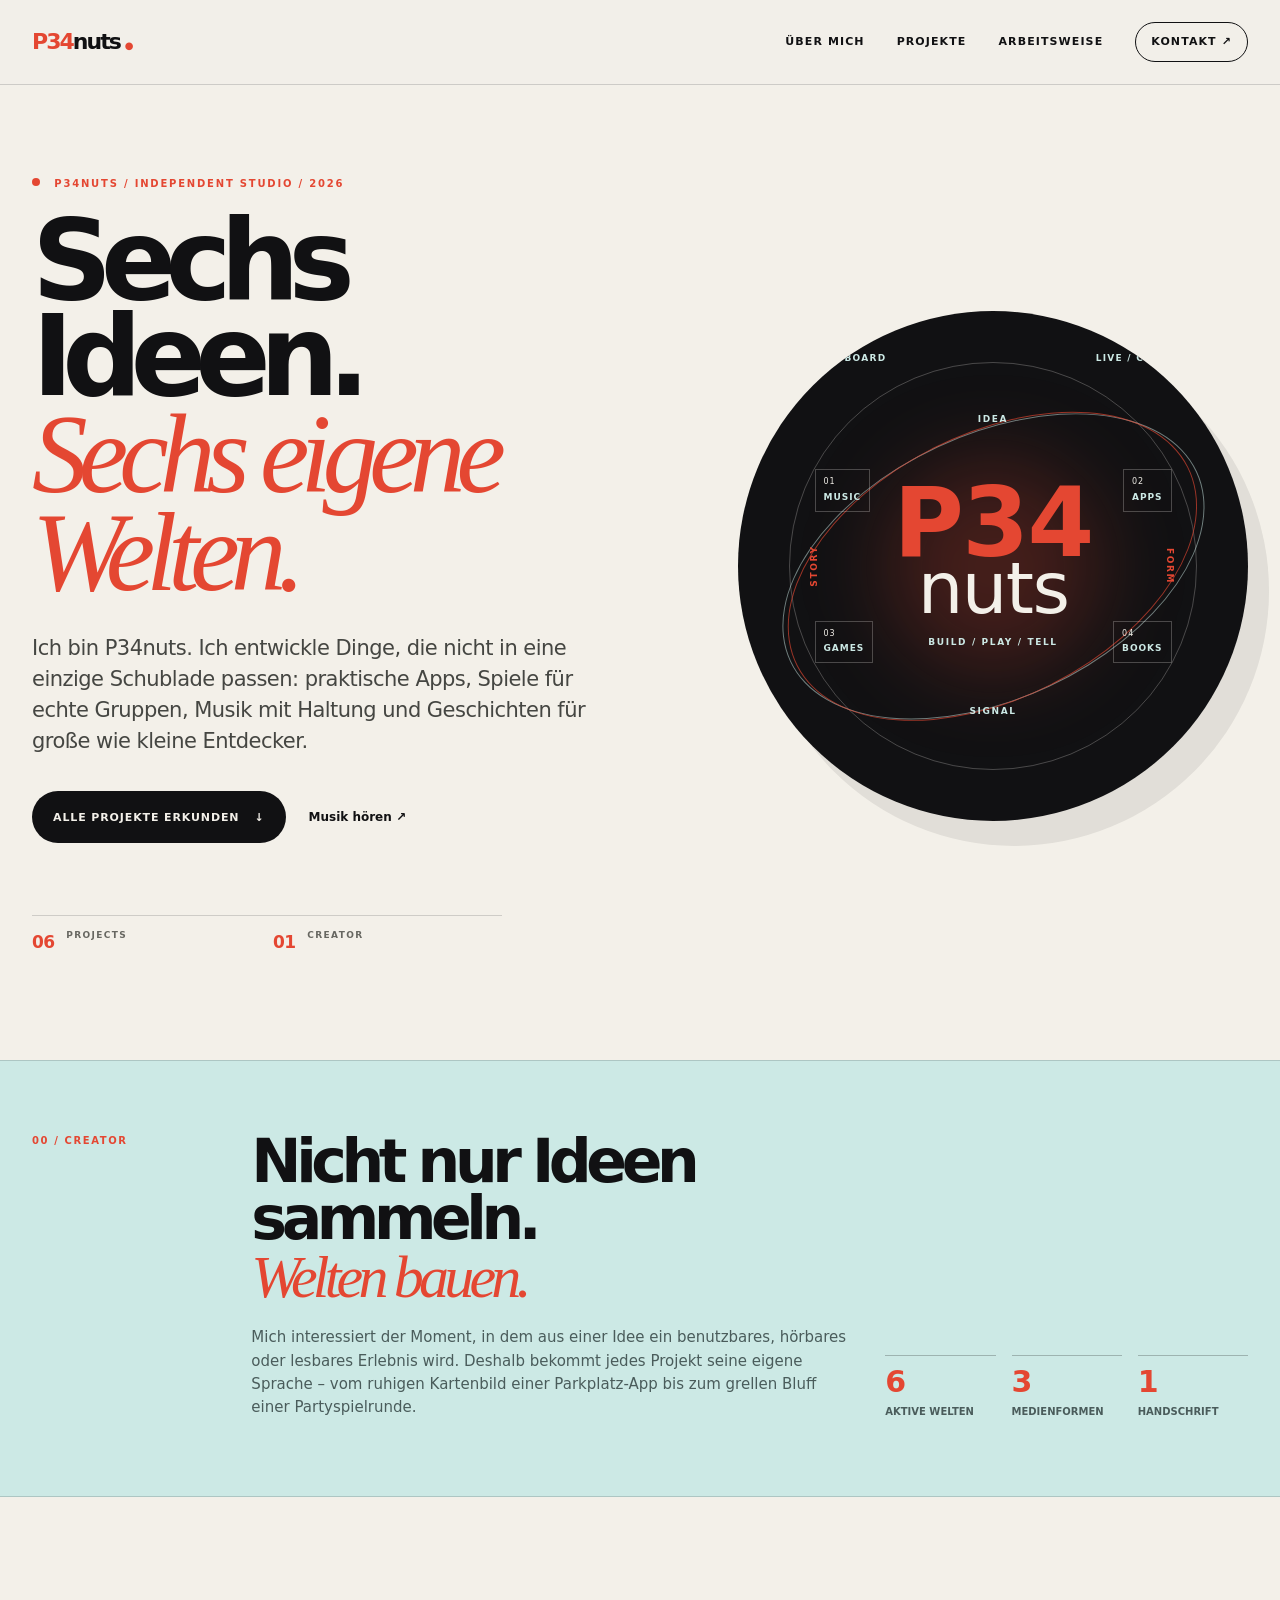
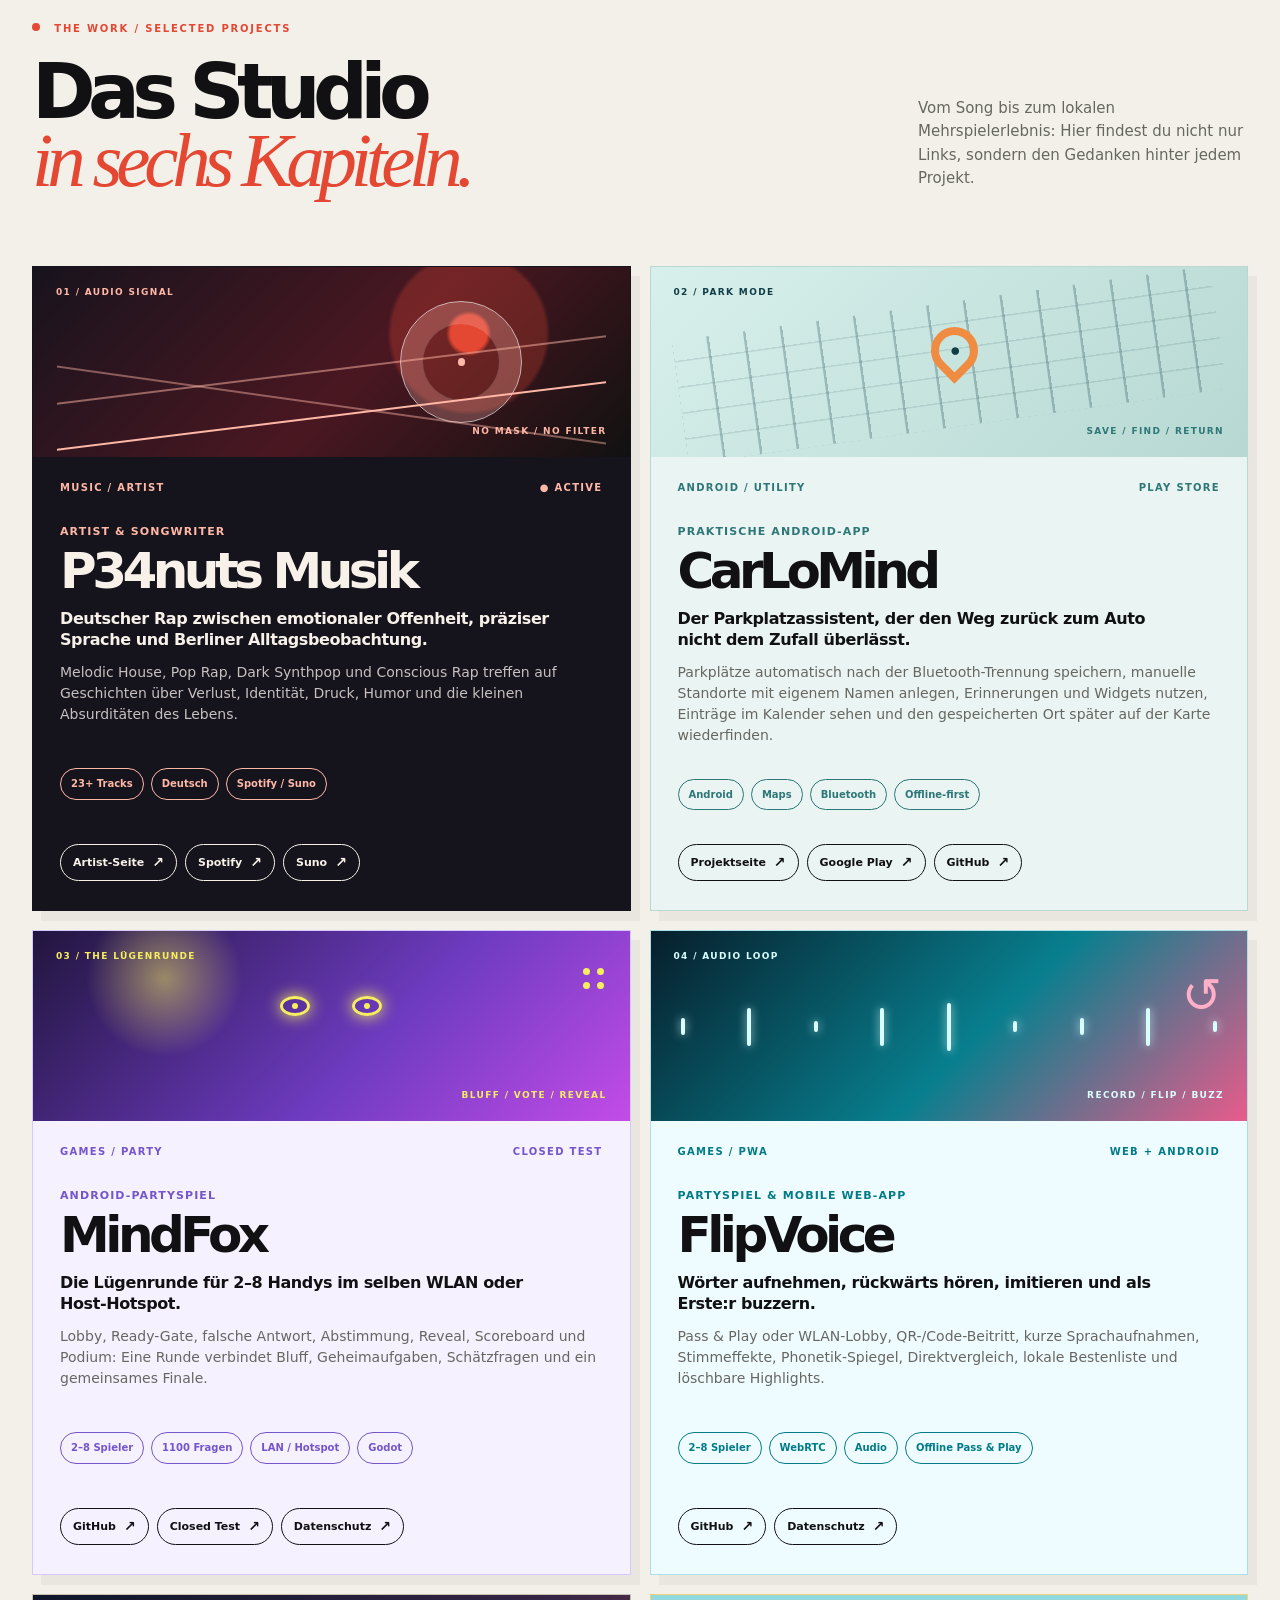
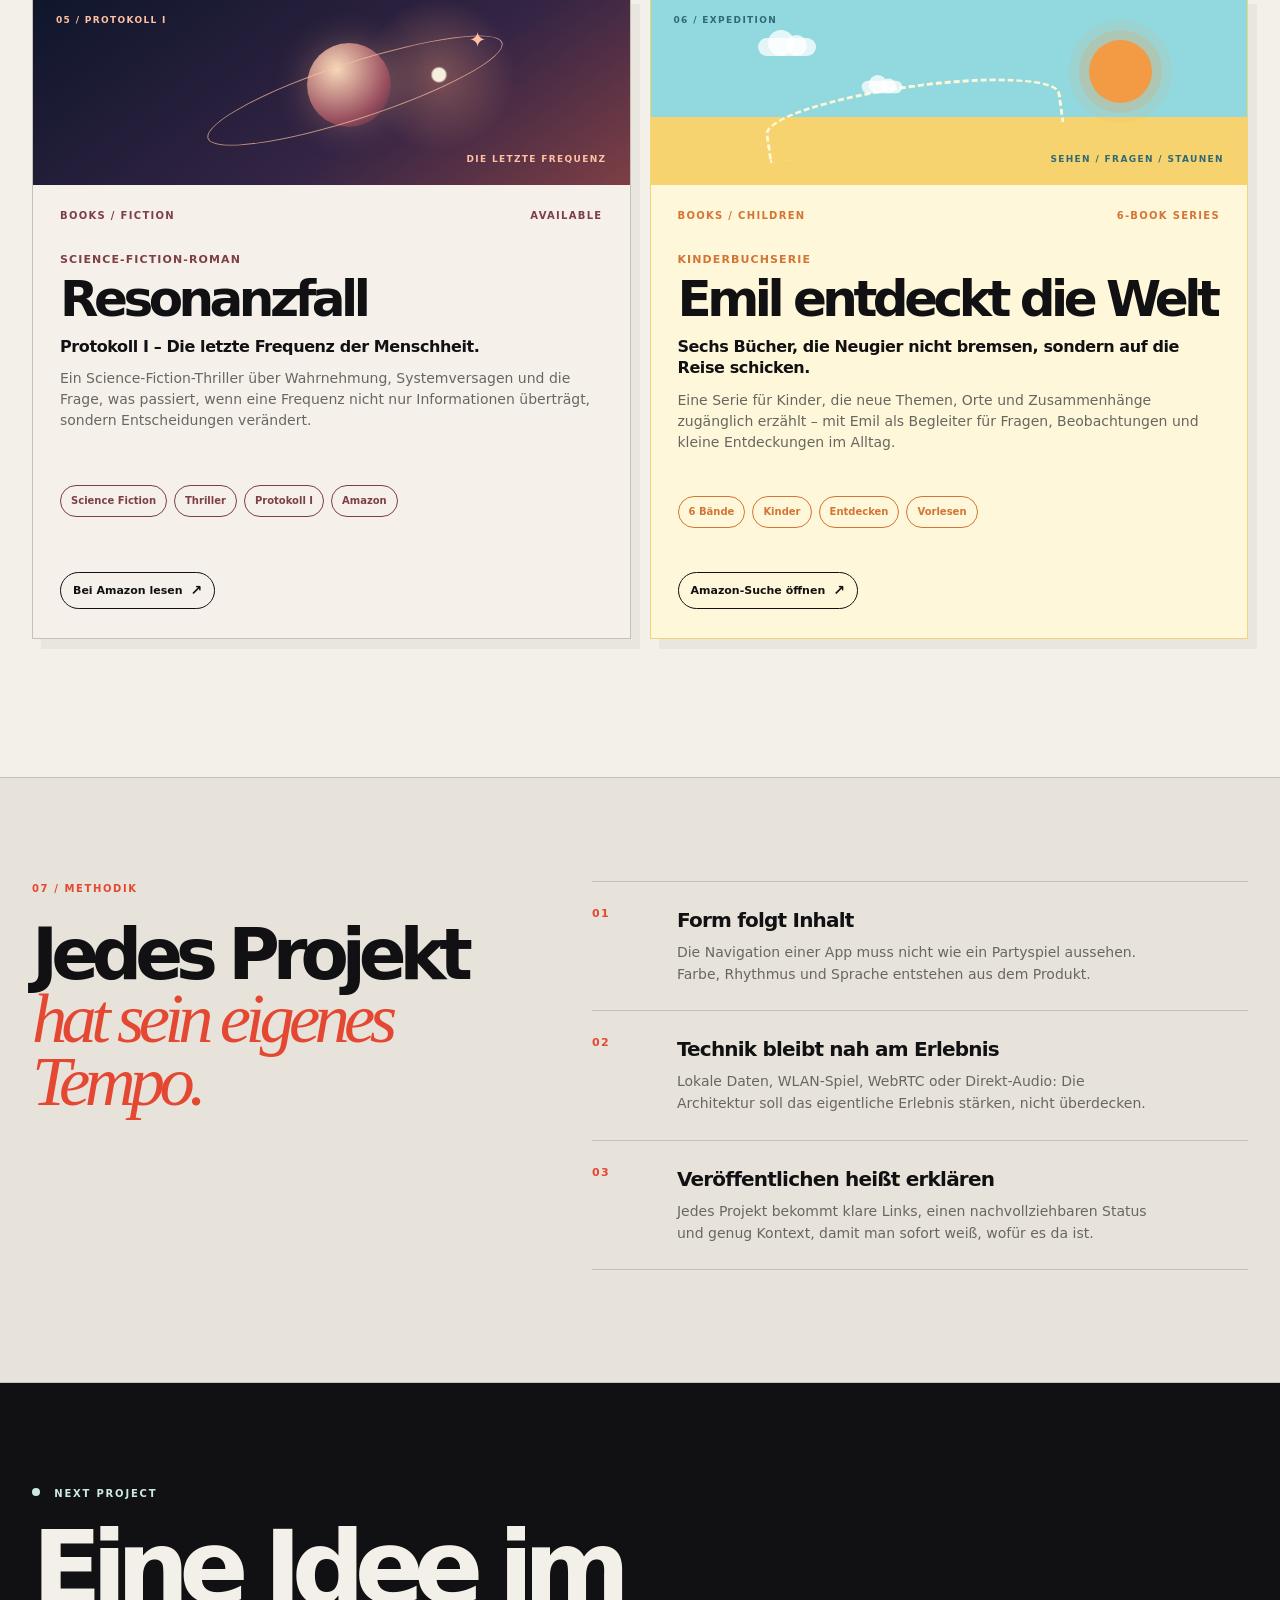
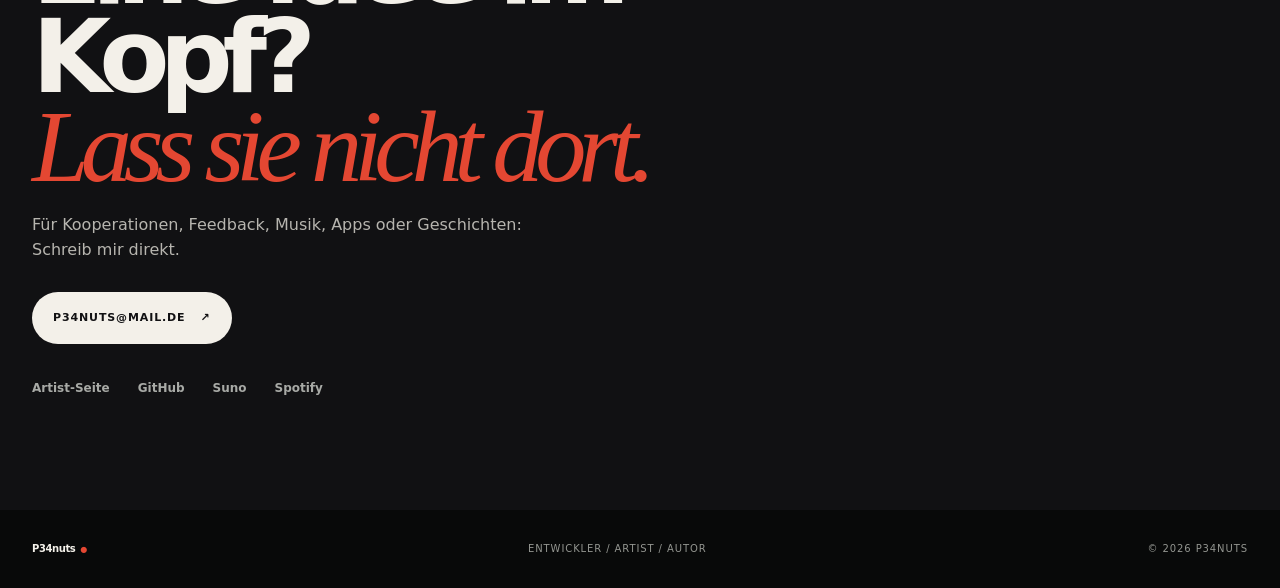
==== commit 1173a8a0: "feat: expand studio board project showcase Co-authored-by: Manus <dev-agent@manus.ai>" ====
--- a/index.html
+++ b/index.html
@@ -3,24 +3,25 @@
 <head>
   <meta charset="utf-8">
   <meta name="viewport" content="width=device-width, initial-scale=1">
-  <meta name="theme-color" content="#101112">
-  <meta name="description" content="P34nuts – Entwickler, Artist und Autor. Apps, Spiele, Musik und Bücher mit eigener Handschrift.">
+  <meta name="theme-color" content="#111113">
+  <meta name="description" content="P34nuts – Entwickler, Artist und Autor. Sechs eigenständige Projektwelten: Musik, Apps, Partyspiele und Bücher.">
   <meta property="og:type" content="website">
-  <meta property="og:title" content="P34nuts – Code, Klang und Geschichten">
-  <meta property="og:description" content="Eine Entwickler- und Projektseite mit Apps, Spielen, Musik und Büchern.">
+  <meta property="og:title" content="P34nuts – Studio Board">
+  <meta property="og:description" content="Apps, Spiele, Musik und Bücher – sechs Projekte, sechs eigene Produktwelten.">
   <meta property="og:url" content="https://p34nuts.github.io/">
   <link rel="canonical" href="https://p34nuts.github.io/">
   <link rel="stylesheet" href="./styles.css">
-  <title>P34nuts – Entwickler, Artist &amp; Autor</title>
+  <title>P34nuts – Studio Board</title>
 </head>
 <body>
   <a class="skip-link" href="#inhalt">Zum Inhalt springen</a>
   <header class="site-header">
     <div class="shell header-row">
-      <a class="wordmark" href="./" aria-label="P34nuts Startseite"><span class="mark">P34</span><span class="word">nuts</span></a>
+      <a class="wordmark" href="./" aria-label="P34nuts Startseite"><span class="mark">P34</span><span class="word">nuts</span><span class="wordmark-dot">●</span></a>
       <nav aria-label="Hauptnavigation">
-        <a href="#profil">Profil</a>
+        <a href="#profil">Über mich</a>
         <a href="#projekte">Projekte</a>
+        <a href="#methodik">Arbeitsweise</a>
         <a class="header-cta" href="#kontakt">Kontakt <span aria-hidden="true">↗</span></a>
       </nav>
     </div>
@@ -29,84 +30,78 @@
   <main id="inhalt">
     <section class="hero shell" aria-labelledby="hero-title">
       <div class="hero-copy">
-        <p class="kicker"><span></span> ENTWICKLER / ARTIST / AUTOR</p>
-        <h1 id="hero-title">Code, Klang<br><em>und Geschichten.</em></h1>
-        <p class="hero-lead">Ich bin P34nuts. Ich entwickle Apps und Spiele, schreibe Musik und erzähle Geschichten – unabhängig, neugierig und mit Freude an ungewöhnlichen Ideen.</p>
+        <p class="eyebrow"><span class="eyebrow-dot"></span> P34NUTS / INDEPENDENT STUDIO / 2026</p>
+        <h1 id="hero-title">Sechs Ideen.<br><em>Sechs eigene Welten.</em></h1>
+        <p class="hero-lead">Ich bin P34nuts. Ich entwickle Dinge, die nicht in eine einzige Schublade passen: praktische Apps, Spiele für echte Gruppen, Musik mit Haltung und Geschichten für große wie kleine Entdecker.</p>
         <div class="hero-actions">
-          <a class="button button-dark" href="#projekte">Projekte ansehen <span aria-hidden="true">↓</span></a>
-          <a class="quiet-link" href="./artist/">Zur Artist-Seite <span aria-hidden="true">↗</span></a>
+          <a class="button button-dark" href="#projekte">Alle Projekte erkunden <span aria-hidden="true">↓</span></a>
+          <a class="text-link" href="./artist/">Musik hören <span aria-hidden="true">↗</span></a>
         </div>
+        <div class="hero-index" aria-label="Projektübersicht"><span>06</span><span>PROJECTS</span><span>01</span><span>CREATOR</span></div>
       </div>
-      <div class="hero-signal" aria-label="P34nuts Arbeitsfelder">
-        <div class="signal-orbit orbit-one"></div>
-        <div class="signal-orbit orbit-two"></div>
-        <div class="signal-core"><span>P34</span><b>nuts</b></div>
-        <span class="signal-label label-top">IDEAS →</span>
-        <span class="signal-label label-right">BUILD</span>
-        <span class="signal-label label-bottom">RELEASE</span>
-        <span class="signal-label label-left">REPEAT</span>
+      <div class="hero-console" aria-label="P34nuts Studio Board">
+        <div class="console-top"><span>STUDIO BOARD</span><span>LIVE / CURATED</span></div>
+        <div class="console-orbit orbit-a"></div><div class="console-orbit orbit-b"></div>
+        <div class="console-core"><span class="core-p">P34</span><span class="core-n">nuts</span><small>BUILD / PLAY / TELL</small></div>
+        <div class="console-axis axis-top">IDEA</div><div class="console-axis axis-right">FORM</div><div class="console-axis axis-bottom">SIGNAL</div><div class="console-axis axis-left">STORY</div>
+        <div class="console-card card-a">01 <b>MUSIC</b></div><div class="console-card card-b">02 <b>APPS</b></div><div class="console-card card-c">03 <b>GAMES</b></div><div class="console-card card-d">04 <b>BOOKS</b></div>
       </div>
     </section>
 
     <section class="profile-band" id="profil" aria-labelledby="profile-title">
-      <div class="shell profile-grid">
-        <p class="section-number">01 / PROFIL</p>
-        <div>
-          <h2 id="profile-title">Jede Idee bekommt ihre eigene Welt.</h2>
-          <p>Ob App, Spiel, Song oder Buch: Die Form folgt dem Inhalt. Deshalb darf ein Parkplatzassistent anders aussehen als eine Quizshow – und ein Kinderbuch anders als ein Science-Fiction-Thriller.</p>
-        </div>
-        <p class="profile-note">Nicht nur Projekte.<br>Eigene Produktwelten.</p>
+      <div class="shell profile-layout">
+        <p class="section-label">00 / CREATOR</p>
+        <div class="profile-main"><h2 id="profile-title">Nicht nur Ideen sammeln.<br><em>Welten bauen.</em></h2><p>Mich interessiert der Moment, in dem aus einer Idee ein benutzbares, hörbares oder lesbares Erlebnis wird. Deshalb bekommt jedes Projekt seine eigene Sprache – vom ruhigen Kartenbild einer Parkplatz-App bis zum grellen Bluff einer Partyspielrunde.</p></div>
+        <div class="profile-facts"><div><strong>6</strong><span>aktive Welten</span></div><div><strong>3</strong><span>Medienformen</span></div><div><strong>1</strong><span>Handschrift</span></div></div>
       </div>
     </section>
 
-    <section class="projects shell" id="projekte" aria-labelledby="projects-title">
-      <div class="section-intro">
-        <p class="kicker"><span></span> AUS DEM STUDIO</p>
-        <h2 id="projects-title">Sechs Projekte.<br><em>Sechs Frequenzen.</em></h2>
-        <p>Jede Karte trägt die visuelle Sprache des Produkts: Signal, Navigation, Show, Stimme, Orbit oder Entdeckung.</p>
-      </div>
+    <section class="project-section shell" id="projekte" aria-labelledby="projects-title">
+      <div class="section-heading"><div><p class="eyebrow"><span class="eyebrow-dot"></span> THE WORK / SELECTED PROJECTS</p><h2 id="projects-title">Das Studio<br><em>in sechs Kapiteln.</em></h2></div><p class="section-intro-copy">Vom Song bis zum lokalen Mehrspielerlebnis: Hier findest du nicht nur Links, sondern den Gedanken hinter jedem Projekt.</p></div>
 
-      <div class="project-list">
-        <article class="project-card project-music">
-          <div class="project-visual music-visual" aria-hidden="true"><span class="visual-index">02 / SIGNAL ARCHIVE</span><span class="disc"></span><span class="wave wave-one"></span><span class="wave wave-two"></span><span class="visual-caption">NO MASK / NO FILTER</span></div>
-          <div class="project-meta"><span>MUSIC / 02</span><span class="live-dot">● AKTIV</span></div>
-          <div class="project-card-body"><div><p class="project-type">Artist &amp; Songwriter</p><h3>P34nuts Musik</h3><p>Melodic House, Pop Rap und Dark Synthpop zwischen treibenden Bässen, melancholischen Synths und ungeschönten Geschichten.</p></div><div class="project-links"><a href="https://open.spotify.com/artist/6OINp0LowvtQL3280HUPf0?si=7X6lBk71SiK0SYKksuaKAw&amp;utm_source=copy-link" target="_blank" rel="noopener noreferrer">Spotify <span aria-hidden="true">↗</span></a><a href="https://suno.com/@p34nuts" target="_blank" rel="noopener noreferrer">Suno <span aria-hidden="true">↗</span></a><a href="./artist/">Artist-Seite <span aria-hidden="true">↗</span></a></div></div>
+      <div class="project-grid">
+        <article class="project-card music-card" id="music">
+          <div class="card-visual music-visual"><span class="visual-code">01 / AUDIO SIGNAL</span><span class="record"></span><span class="music-wave wave-1"></span><span class="music-wave wave-2"></span><span class="visual-note">NO MASK / NO FILTER</span></div>
+          <div class="card-header"><span>MUSIC / ARTIST</span><span class="status status-live">● ACTIVE</span></div>
+          <div class="card-content"><div><p class="card-kicker">Artist &amp; Songwriter</p><h3>P34nuts Musik</h3><p class="card-lead">Deutscher Rap zwischen emotionaler Offenheit, präziser Sprache und Berliner Alltagsbeobachtung.</p><p class="card-detail">Melodic House, Pop Rap, Dark Synthpop und Conscious Rap treffen auf Geschichten über Verlust, Identität, Druck, Humor und die kleinen Absurditäten des Lebens.</p></div><div class="tag-row"><span>23+ Tracks</span><span>Deutsch</span><span>Spotify / Suno</span></div><div class="card-links"><a href="./artist/">Artist-Seite <span>↗</span></a><a href="https://open.spotify.com/artist/6OINp0LowvtQL3280HUPf0?si=7X6lBk71SiK0SYKksuaKAw&amp;utm_source=copy-link" target="_blank" rel="noopener noreferrer">Spotify <span>↗</span></a><a href="https://suno.com/@p34nuts" target="_blank" rel="noopener noreferrer">Suno <span>↗</span></a></div></div>
         </article>
 
-        <article class="project-card project-carlo">
-          <div class="project-visual carlo-visual" aria-hidden="true"><span class="visual-index">03 / PARK MODE</span><span class="parking-lines"></span><span class="map-pin">●</span><span class="visual-caption">SAVE / FIND / RETURN</span></div>
-          <div class="project-meta"><span>ANDROID / 03</span><span>APP</span></div>
-          <div class="project-card-body"><div><p class="project-type">Android-App</p><h3>CarLoMind</h3><p>Der lokale Parkplatzassistent: automatisch nach Bluetooth-Trennung speichern, manuell festhalten und später zuverlässig wiederfinden.</p></div><div class="project-links"><a href="./CarLoMind/">Projektseite <span aria-hidden="true">↗</span></a><a href="https://play.google.com/store/apps/details?id=com.CarLoMind.app" target="_blank" rel="noopener noreferrer">Google Play <span aria-hidden="true">↗</span></a><a href="https://github.com/P34nuts/CarLoMind-Android" target="_blank" rel="noopener noreferrer">GitHub <span aria-hidden="true">↗</span></a></div></div>
+        <article class="project-card carlo-card" id="carlomind">
+          <div class="card-visual carlo-visual"><span class="visual-code">02 / PARK MODE</span><span class="map-grid"></span><span class="map-pin">●</span><span class="visual-note">SAVE / FIND / RETURN</span></div>
+          <div class="card-header"><span>ANDROID / UTILITY</span><span class="status status-store">PLAY STORE</span></div>
+          <div class="card-content"><div><p class="card-kicker">Praktische Android-App</p><h3>CarLoMind</h3><p class="card-lead">Der Parkplatzassistent, der den Weg zurück zum Auto nicht dem Zufall überlässt.</p><p class="card-detail">Parkplätze automatisch nach der Bluetooth-Trennung speichern, manuelle Standorte mit eigenem Namen anlegen, Erinnerungen und Widgets nutzen, Einträge im Kalender sehen und den gespeicherten Ort später auf der Karte wiederfinden.</p></div><div class="tag-row"><span>Android</span><span>Maps</span><span>Bluetooth</span><span>Offline-first</span></div><div class="card-links"><a href="./CarLoMind/">Projektseite <span>↗</span></a><a href="https://play.google.com/store/apps/details?id=com.CarLoMind.app" target="_blank" rel="noopener noreferrer">Google Play <span>↗</span></a><a href="https://github.com/P34nuts/CarLoMind-Android" target="_blank" rel="noopener noreferrer">GitHub <span>↗</span></a></div></div>
         </article>
 
-        <article class="project-card project-mindfox">
-          <div class="project-visual mindfox-visual" aria-hidden="true"><span class="visual-index">04 / THE LÜGENRUNDE</span><span class="fox-eyes"><i></i><i></i></span><span class="quiz-dots"><i></i><i></i><i></i><i></i></span><span class="visual-caption">BLUFF / VOTE / REVEAL</span></div>
-          <div class="project-meta"><span>GAMES / 04</span><span>ANDROID</span></div>
-          <div class="project-card-body"><div><p class="project-type">Android-Partyspiel</p><h3>MindFox</h3><p>Die Lügenrunde für 2–8 Spieler im selben WLAN: bluffen, abstimmen, auflösen und gemeinsam punkten.</p></div><div class="project-links"><a href="https://github.com/P34nutsofficial/MindFox" target="_blank" rel="noopener noreferrer">GitHub (privat) <span aria-hidden="true">↗</span></a><a href="https://play.google.com/apps/testing/com.p34nutsofficial.mindfox" target="_blank" rel="noopener noreferrer">Closed Test <span aria-hidden="true">↗</span></a><a href="https://github.com/P34nutsofficial/mindfox-privacy" target="_blank" rel="noopener noreferrer">Datenschutz <span aria-hidden="true">↗</span></a></div></div>
+        <article class="project-card mindfox-card" id="mindfox">
+          <div class="card-visual mindfox-visual"><span class="visual-code">03 / THE LÜGENRUNDE</span><span class="fox-eyes"><i></i><i></i></span><span class="quiz-dots"><i></i><i></i><i></i><i></i></span><span class="visual-note">BLUFF / VOTE / REVEAL</span></div>
+          <div class="card-header"><span>GAMES / PARTY</span><span class="status status-test">CLOSED TEST</span></div>
+          <div class="card-content"><div><p class="card-kicker">Android-Partyspiel</p><h3>MindFox</h3><p class="card-lead">Die Lügenrunde für 2–8 Handys im selben WLAN oder Host-Hotspot.</p><p class="card-detail">Lobby, Ready-Gate, falsche Antwort, Abstimmung, Reveal, Scoreboard und Podium: Eine Runde verbindet Bluff, Geheimaufgaben, Schätzfragen und ein gemeinsames Finale.</p></div><div class="tag-row"><span>2–8 Spieler</span><span>1100 Fragen</span><span>LAN / Hotspot</span><span>Godot</span></div><div class="card-links"><a href="https://github.com/P34nutsofficial/MindFox" target="_blank" rel="noopener noreferrer">GitHub <span>↗</span></a><a href="https://play.google.com/apps/testing/com.p34nutsofficial.mindfox" target="_blank" rel="noopener noreferrer">Closed Test <span>↗</span></a><a href="https://github.com/P34nutsofficial/mindfox-privacy" target="_blank" rel="noopener noreferrer">Datenschutz <span>↗</span></a></div></div>
         </article>
 
-        <article class="project-card project-flipvoice">
-          <div class="project-visual flipvoice-visual" aria-hidden="true"><span class="visual-index">05 / AUDIO LOOP</span><span class="voice-wave"><i></i><i></i><i></i><i></i><i></i><i></i><i></i><i></i><i></i></span><span class="flip-arrow">↺</span><span class="visual-caption">RECORD / FLIP / BUZZ</span></div>
-          <div class="project-meta"><span>VOICE / 05</span><span>ANDROID</span></div>
-          <div class="project-card-body"><div><p class="project-type">Partyspiel &amp; PWA</p><h3>FlipVoice</h3><p>Wörter aufnehmen, rückwärts hören, imitieren und als Erste:r buzzern – lokal oder in einer WLAN-Lobby.</p></div><div class="project-links"><a href="https://github.com/P34nutsofficial/FlipVoice" target="_blank" rel="noopener noreferrer">GitHub (privat) <span aria-hidden="true">↗</span></a><a href="https://github.com/P34nutsofficial/flipvoice-privacy" target="_blank" rel="noopener noreferrer">Datenschutz <span aria-hidden="true">↗</span></a></div></div>
+        <article class="project-card flipvoice-card" id="flipvoice">
+          <div class="card-visual flipvoice-visual"><span class="visual-code">04 / AUDIO LOOP</span><span class="voice-bars"><i></i><i></i><i></i><i></i><i></i><i></i><i></i><i></i><i></i></span><span class="flip-symbol">↺</span><span class="visual-note">RECORD / FLIP / BUZZ</span></div>
+          <div class="card-header"><span>GAMES / PWA</span><span class="status status-build">WEB + ANDROID</span></div>
+          <div class="card-content"><div><p class="card-kicker">Partyspiel &amp; Mobile Web-App</p><h3>FlipVoice</h3><p class="card-lead">Wörter aufnehmen, rückwärts hören, imitieren und als Erste:r buzzern.</p><p class="card-detail">Pass &amp; Play oder WLAN-Lobby, QR-/Code-Beitritt, kurze Sprachaufnahmen, Stimmeffekte, Phonetik-Spiegel, Direktvergleich, lokale Bestenliste und löschbare Highlights.</p></div><div class="tag-row"><span>2–8 Spieler</span><span>WebRTC</span><span>Audio</span><span>Offline Pass &amp; Play</span></div><div class="card-links"><a href="https://github.com/P34nutsofficial/FlipVoice" target="_blank" rel="noopener noreferrer">GitHub <span>↗</span></a><a href="https://github.com/P34nutsofficial/flipvoice-privacy" target="_blank" rel="noopener noreferrer">Datenschutz <span>↗</span></a></div></div>
         </article>
 
-        <article class="project-card project-resonanz">
-          <div class="project-visual resonanz-visual" aria-hidden="true"><span class="visual-index">06 / PROTOKOLL I</span><span class="planet"></span><span class="orbit-line"></span><span class="signal-star">✦</span><span class="visual-caption">DIE LETZTE FREQUENZ</span></div>
-          <div class="project-meta"><span>BOOKS / 06</span><span>AUTHOR</span></div>
-          <div class="project-card-body"><div><p class="project-type">Science-Fiction-Schriftsteller</p><h3>Resonanzfall</h3><p><strong>Protokoll I – Die letzte Frequenz der Menschheit.</strong> Ein Science-Fiction-Thriller über Wahrnehmung, Systemversagen und eine Entscheidung, die alles verändert.</p></div><div class="project-links"><a href="https://amzn.eu/d/0jeHcVlC" target="_blank" rel="noopener noreferrer">Bei Amazon lesen <span aria-hidden="true">↗</span></a></div></div>
+        <article class="project-card resonanz-card" id="resonanzfall">
+          <div class="card-visual resonanz-visual"><span class="visual-code">05 / PROTOKOLL I</span><span class="planet"></span><span class="orbit-line"></span><span class="signal-star">✦</span><span class="visual-note">DIE LETZTE FREQUENZ</span></div>
+          <div class="card-header"><span>BOOKS / FICTION</span><span class="status status-book">AVAILABLE</span></div>
+          <div class="card-content"><div><p class="card-kicker">Science-Fiction-Roman</p><h3>Resonanzfall</h3><p class="card-lead"><strong>Protokoll I – Die letzte Frequenz der Menschheit.</strong></p><p class="card-detail">Ein Science-Fiction-Thriller über Wahrnehmung, Systemversagen und die Frage, was passiert, wenn eine Frequenz nicht nur Informationen überträgt, sondern Entscheidungen verändert.</p></div><div class="tag-row"><span>Science Fiction</span><span>Thriller</span><span>Protokoll I</span><span>Amazon</span></div><div class="card-links"><a href="https://amzn.eu/d/0jeHcVlC" target="_blank" rel="noopener noreferrer">Bei Amazon lesen <span>↗</span></a></div></div>
         </article>
 
-        <article class="project-card project-emil">
-          <div class="project-visual emil-visual" aria-hidden="true"><span class="visual-index">07 / EXPEDITION</span><span class="sun"></span><span class="route-line"></span><span class="cloud cloud-one"></span><span class="cloud cloud-two"></span><span class="visual-caption">SEHEN / FRAGEN / STAUNEN</span></div>
-          <div class="project-meta"><span>CHILDREN / 07</span><span>SERIES</span></div>
-          <div class="project-card-body"><div><p class="project-type">Kinderbuchautor</p><h3>Emil entdeckt die Welt</h3><p>Eine Kinderbuchserie mit sechs Büchern, die neugierig macht und Kindern neue Themen, Orte und Zusammenhänge zugänglich erzählt.</p></div><div class="project-links"><a href="https://www.amazon.de/s?k=%22Emil+entdeckt+die+Welt%22" target="_blank" rel="noopener noreferrer">Amazon-Suche öffnen <span aria-hidden="true">↗</span></a></div></div>
+        <article class="project-card emil-card" id="emil">
+          <div class="card-visual emil-visual"><span class="visual-code">06 / EXPEDITION</span><span class="sun"></span><span class="route-line"></span><span class="cloud cloud-one"></span><span class="cloud cloud-two"></span><span class="visual-note">SEHEN / FRAGEN / STAUNEN</span></div>
+          <div class="card-header"><span>BOOKS / CHILDREN</span><span class="status status-series">6-BOOK SERIES</span></div>
+          <div class="card-content"><div><p class="card-kicker">Kinderbuchserie</p><h3>Emil entdeckt die Welt</h3><p class="card-lead">Sechs Bücher, die Neugier nicht bremsen, sondern auf die Reise schicken.</p><p class="card-detail">Eine Serie für Kinder, die neue Themen, Orte und Zusammenhänge zugänglich erzählt – mit Emil als Begleiter für Fragen, Beobachtungen und kleine Entdeckungen im Alltag.</p></div><div class="tag-row"><span>6 Bände</span><span>Kinder</span><span>Entdecken</span><span>Vorlesen</span></div><div class="card-links"><a href="https://www.amazon.de/s?k=%22Emil+entdeckt+die+Welt%22" target="_blank" rel="noopener noreferrer">Amazon-Suche öffnen <span>↗</span></a></div></div>
         </article>
       </div>
     </section>
 
-    <section class="closing-band" id="kontakt" aria-labelledby="contact-title"><div class="shell closing-inner"><p class="kicker"><span></span> NEXT PROJECT</p><h2 id="contact-title">Eine Idee im Kopf?<br><em>Schreib mir.</em></h2><a class="button button-light" href="mailto:p34nuts@mail.de">p34nuts@mail.de <span aria-hidden="true">↗</span></a><div class="closing-links"><a href="./artist/">P34nuts Artist-Seite</a><a href="https://github.com/P34nuts" target="_blank" rel="noopener noreferrer">GitHub</a><a href="https://suno.com/@p34nuts" target="_blank" rel="noopener noreferrer">Suno</a></div></div></section>
+    <section class="method-band" id="methodik" aria-labelledby="method-title"><div class="shell method-layout"><div><p class="section-label">07 / METHODIK</p><h2 id="method-title">Jedes Projekt<br><em>hat sein eigenes Tempo.</em></h2></div><div class="method-list"><div><span>01</span><div><h3>Form folgt Inhalt</h3><p>Die Navigation einer App muss nicht wie ein Partyspiel aussehen. Farbe, Rhythmus und Sprache entstehen aus dem Produkt.</p></div></div><div><span>02</span><div><h3>Technik bleibt nah am Erlebnis</h3><p>Lokale Daten, WLAN-Spiel, WebRTC oder Direkt-Audio: Die Architektur soll das eigentliche Erlebnis stärken, nicht überdecken.</p></div></div><div><span>03</span><div><h3>Veröffentlichen heißt erklären</h3><p>Jedes Projekt bekommt klare Links, einen nachvollziehbaren Status und genug Kontext, damit man sofort weiß, wofür es da ist.</p></div></div></div></div></section>
+
+    <section class="closing-band" id="kontakt" aria-labelledby="contact-title"><div class="shell closing-inner"><p class="eyebrow"><span class="eyebrow-dot"></span> NEXT PROJECT</p><h2 id="contact-title">Eine Idee im Kopf?<br><em>Lass sie nicht dort.</em></h2><p>Für Kooperationen, Feedback, Musik, Apps oder Geschichten: Schreib mir direkt.</p><a class="button button-light" href="mailto:p34nuts@mail.de">p34nuts@mail.de <span aria-hidden="true">↗</span></a><div class="closing-links"><a href="./artist/">Artist-Seite</a><a href="https://github.com/P34nuts" target="_blank" rel="noopener noreferrer">GitHub</a><a href="https://suno.com/@p34nuts" target="_blank" rel="noopener noreferrer">Suno</a><a href="https://open.spotify.com/artist/6OINp0LowvtQL3280HUPf0?si=7X6lBk71SiK0SYKksuaKAw&amp;utm_source=copy-link" target="_blank" rel="noopener noreferrer">Spotify</a></div></div></section>
   </main>
-  <footer class="site-footer"><div class="shell footer-row"><span class="footer-mark">P34nuts</span><span>Entwickler / Artist / Autor</span><span>© 2026 P34nuts</span></div></footer>
+  <footer class="site-footer"><div class="shell footer-row"><span class="footer-mark">P34nuts<span>●</span></span><span>Entwickler / Artist / Autor</span><span>© 2026 P34nuts</span></div></footer>
 </body>
 </html>
--- a/styles.css
+++ b/styles.css
@@ -1,43 +1,40 @@
 :root {
-  --ink: #101112;
+  --ink: #111113;
   --paper: #f3f0e9;
-  --paper-deep: #e5e1d8;
-  --muted: #686863;
-  --line: rgba(16, 17, 18, .16);
+  --paper-2: #e8e3da;
+  --muted: #676761;
+  --line: rgba(17, 17, 19, .16);
   --red: #e44732;
-  --blue: #c9e7e4;
-  --shell: 1180px;
+  --blue: #cce9e5;
+  --shell: 1220px;
 }
 * { box-sizing: border-box; }
-html { scroll-behavior: smooth; scroll-padding-top: 84px; }
+html { scroll-behavior: smooth; scroll-padding-top: 88px; }
 body { margin: 0; background: var(--paper); color: var(--ink); font-family: Inter, ui-sans-serif, system-ui, -apple-system, BlinkMacSystemFont, "Segoe UI", sans-serif; line-height: 1.55; -webkit-font-smoothing: antialiased; }
 a { color: inherit; }
-.shell { width: min(var(--shell), calc(100% - 56px)); margin-inline: auto; }
-.skip-link { position: absolute; left: 16px; top: 12px; z-index: 20; padding: 9px 13px; background: var(--red); color: #fff; transform: translateY(-180%); }
+.shell { width: min(var(--shell), calc(100% - 64px)); margin-inline: auto; }
+.skip-link { position: absolute; left: 16px; top: 12px; z-index: 30; padding: 9px 13px; background: var(--red); color: #fff; transform: translateY(-180%); }
 .skip-link:focus { transform: translateY(0); }
 :focus-visible { outline: 3px solid var(--red); outline-offset: 4px; }
-.site-header { position: relative; z-index: 2; border-bottom: 1px solid var(--line); background: var(--paper); }
-.header-row { min-height: 82px; display: flex; align-items: center; justify-content: space-between; gap: 25px; }
-.wordmark { display: inline-flex; align-items: baseline; text-decoration: none; font-size: 21px; font-weight: 800; letter-spacing: -.08em; }
-.wordmark .mark { color: var(--red); }.wordmark .word { color: var(--ink); }
-nav { display: flex; align-items: center; gap: clamp(17px, 3vw, 38px); }
-nav a { font-size: 12px; font-weight: 750; letter-spacing: .09em; text-decoration: none; text-transform: uppercase; }
-nav a:hover, .quiet-link:hover, .project-links a:hover, .closing-links a:hover { color: var(--red); }
-.header-cta { padding: 10px 15px; border: 1px solid var(--ink); border-radius: 999px; }.header-cta:hover { background: var(--ink); color: var(--paper); }
-.hero { min-height: 650px; display: grid; grid-template-columns: minmax(0, 1.05fr) minmax(330px, .95fr); align-items: center; gap: clamp(40px, 8vw, 120px); padding-block: 85px 105px; }
-.kicker { margin: 0 0 20px; color: var(--red); font-size: 11px; font-weight: 850; letter-spacing: .17em; line-height: 1.35; }.kicker span { display: inline-block; width: 8px; height: 8px; margin: 0 9px 1px 0; border-radius: 50%; background: var(--red); }
-h1, h2, h3, p { margin-top: 0; }h1 { max-width: 730px; margin-bottom: 28px; font-size: clamp(53px, 8.2vw, 108px); font-weight: 760; letter-spacing: -.09em; line-height: .91; }h1 em, h2 em { color: var(--red); font-family: Georgia, "Times New Roman", serif; font-weight: 400; letter-spacing: -.07em; }
-.hero-lead { max-width: 545px; margin-bottom: 31px; color: #454642; font-size: clamp(17px, 2vw, 21px); line-height: 1.48; letter-spacing: -.025em; }.hero-actions { display: flex; flex-wrap: wrap; align-items: center; gap: 22px; }
-.button { display: inline-flex; align-items: center; justify-content: center; gap: 15px; min-height: 51px; padding: 0 19px; border: 1px solid transparent; border-radius: 999px; font-size: 12px; font-weight: 800; letter-spacing: .06em; text-decoration: none; text-transform: uppercase; transition: transform .18s ease, background .18s ease, color .18s ease; }.button:hover { transform: translateY(-2px); }.button-dark { background: var(--ink); color: var(--paper); }.button-dark:hover { background: var(--red); color: #fff; }.button-light { background: var(--paper); color: var(--ink); }.button-light:hover { background: #fff; }.quiet-link { color: var(--ink); font-size: 12px; font-weight: 750; text-decoration: none; }
-.hero-signal { position: relative; aspect-ratio: 1; max-width: 470px; justify-self: end; width: 100%; display: grid; place-items: center; border-radius: 50%; background: var(--ink); overflow: hidden; box-shadow: 18px 22px 0 rgba(16, 17, 18, .08); }.hero-signal::before { content: ""; position: absolute; inset: 13%; border: 1px solid rgba(243, 240, 233, .25); border-radius: 50%; }.hero-signal::after { content: ""; position: absolute; width: 45%; height: 45%; border-radius: 50%; background: rgba(228, 71, 50, .22); filter: blur(38px); }.signal-orbit { position: absolute; border: 1px solid rgba(201, 231, 228, .45); border-radius: 50%; transform: rotate(-28deg); }.orbit-one { inset: 23% 9%; }.orbit-two { inset: 9% 23%; transform: rotate(59deg); border-color: rgba(228, 71, 50, .6); }.signal-core { position: relative; z-index: 1; display: flex; flex-direction: column; align-items: center; line-height: .78; letter-spacing: -.1em; }.signal-core span { color: var(--red); font-size: clamp(45px, 7vw, 83px); font-weight: 850; }.signal-core b { color: var(--paper); font-size: clamp(34px, 5vw, 60px); font-weight: 500; }.signal-label { position: absolute; z-index: 1; color: var(--paper); font-size: 10px; font-weight: 800; letter-spacing: .16em; }.label-top { top: 11%; left: 50%; transform: translateX(-50%); color: var(--blue); }.label-right { top: 50%; right: 8%; transform: translateY(-50%) rotate(90deg); color: var(--red); }.label-bottom { bottom: 11%; left: 50%; transform: translateX(-50%); color: var(--blue); }.label-left { top: 50%; left: 7%; transform: translateY(-50%) rotate(-90deg); color: var(--red); }
-.profile-band { background: var(--blue); border-block: 1px solid var(--line); }.profile-grid { display: grid; grid-template-columns: .35fr 1.2fr .55fr; gap: 35px; align-items: start; padding-block: 67px 73px; }.section-number { margin: 0; color: var(--red); font-size: 11px; font-weight: 850; letter-spacing: .14em; }.profile-grid h2 { max-width: 700px; margin-bottom: 18px; font-size: clamp(30px, 4.7vw, 57px); letter-spacing: -.075em; line-height: 1.02; }.profile-grid div p { max-width: 650px; margin: 0; color: #4a5c5b; font-size: 15px; }.profile-note { justify-self: end; margin: 0; color: #4a5c5b; font-family: Georgia, "Times New Roman", serif; font-size: 17px; font-style: italic; line-height: 1.25; }
-.projects { padding-block: 111px 125px; }.section-intro { display: grid; grid-template-columns: .8fr 1.1fr .75fr; gap: 32px; align-items: end; margin-bottom: 75px; }.section-intro h2 { margin: 0; font-size: clamp(40px, 5.5vw, 72px); letter-spacing: -.09em; line-height: .92; }.section-intro > p:last-child { max-width: 290px; margin: 0 0 2px; color: var(--muted); font-size: 14px; }
-.project-list { display: grid; grid-template-columns: repeat(2, minmax(0, 1fr)); gap: 18px; }.project-card { min-height: 490px; display: flex; flex-direction: column; justify-content: space-between; padding: 0 25px 27px; border: 1px solid var(--line); overflow: hidden; background: #fffaf2; box-shadow: 8px 8px 0 rgba(16,17,18,.04); transition: transform .2s ease, box-shadow .2s ease; }.project-card:hover { transform: translateY(-5px); box-shadow: 12px 14px 0 rgba(16,17,18,.08); }.project-meta { display: flex; justify-content: space-between; gap: 15px; padding-top: 22px; color: var(--red); font-size: 10px; font-weight: 850; letter-spacing: .13em; }.live-dot { color: var(--red); }.project-type { margin-bottom: 8px; color: var(--muted); font-size: 11px; font-weight: 800; letter-spacing: .1em; text-transform: uppercase; }.project-card h3 { margin-bottom: 12px; font-size: clamp(29px, 4vw, 48px); letter-spacing: -.08em; line-height: .95; }.project-card-body > div:first-child p:last-child { max-width: 470px; margin-bottom: 25px; color: var(--muted); font-size: 14px; }.project-card-body > div:first-child p:last-child strong { color: var(--ink); }.project-links { display: flex; flex-wrap: wrap; gap: 8px; }.project-links a { display: inline-flex; align-items: center; gap: 8px; padding: 8px 11px; border: 1px solid var(--line); border-radius: 999px; color: var(--ink); font-size: 11px; font-weight: 800; text-decoration: none; }.project-links a:hover { border-color: currentColor; background: rgba(255,255,255,.5); }
-.project-visual { position: relative; height: 172px; margin-inline: -25px; overflow: hidden; }.visual-index, .visual-caption { position: absolute; z-index: 2; font-size: 9px; font-weight: 850; letter-spacing: .15em; }.visual-index { top: 18px; left: 22px; }.visual-caption { right: 22px; bottom: 17px; }.project-music { background: #15131b; color: #f7f1e9; border-color: #15131b; }.project-music .project-meta, .project-music .project-type { color: #ffb7a6; }.project-music .project-card-body > div:first-child p:last-child { color: #c7c0c0; }.project-music .project-links a { color: #f7f1e9; border-color: rgba(247,241,233,.35); }.music-visual { background: radial-gradient(circle at 72% 35%, #e44732 0 4%, transparent 5%), radial-gradient(circle at 72% 35%, rgba(228,71,50,.28) 0 17%, transparent 18%), linear-gradient(135deg,#17131d,#4a1721 55%,#111); }.music-visual .visual-index,.music-visual .visual-caption { color: #ffb7a6; }.disc { position: absolute; width: 104px; height: 104px; top: 36px; right: 18%; border: 1px solid rgba(255,255,255,.65); border-radius: 50%; box-shadow: inset 0 0 0 18px rgba(228,71,50,.12), inset 0 0 0 19px rgba(255,255,255,.18); }.disc::after { content: ""; position: absolute; inset: 47%; border-radius: 50%; background: #ffb7a6; }.wave { position: absolute; left: 22px; right: 22px; height: 48px; border-bottom: 2px solid #ffb7a6; transform: skewY(-7deg); }.wave-one { bottom: 35px; border-top: 2px solid rgba(255,183,166,.5); }.wave-two { bottom: 45px; opacity: .45; transform: skewY(8deg); }
-.project-carlo { background: #eaf4f2; border-color: #b9d8d2; }.project-carlo .project-meta { color: #2d7777; }.carlo-visual { color: #113d47; background: linear-gradient(135deg,#d8f0ec,#b7d8d2); }.parking-lines { position: absolute; inset: 33px 25px 27px; background: repeating-linear-gradient(90deg, transparent 0 34px, rgba(17,61,71,.27) 35px 37px), repeating-linear-gradient(0deg, transparent 0 24px, rgba(17,61,71,.12) 25px 26px); transform: rotate(-8deg); }.map-pin { position: absolute; top: 51px; left: 47%; display: grid; place-items: center; width: 42px; height: 42px; border: 7px solid #f08b42; border-radius: 50% 50% 50% 0; color: #113d47; font-size: 10px; transform: rotate(-45deg); }.map-pin::first-letter { transform: rotate(45deg); }.carlo-visual .visual-caption { color: #2d7777; }
-.project-mindfox { background: #f5f1ff; border-color: #d5c7ff; }.project-mindfox .project-meta { color: #7455ca; }.mindfox-visual { color: #f8f3ff; background: radial-gradient(circle at 22% 25%, rgba(246,238,95,.5), transparent 16%), linear-gradient(135deg,#21153e,#6e3bc1 58%,#c34ce7); }.mindfox-visual .visual-index,.mindfox-visual .visual-caption { color: #f6ee5f; }.fox-eyes { position: absolute; top: 55px; left: 50%; display: flex; gap: 38px; transform: translateX(-50%); }.fox-eyes i { width: 27px; height: 18px; border: 3px solid #f6ee5f; border-radius: 50%; box-shadow: 0 0 16px #f6ee5f; }.fox-eyes i::after { content: ""; display: block; width: 5px; height: 5px; margin: 4px auto; border-radius: 50%; background: #f6ee5f; }.quiz-dots { position: absolute; right: 24px; top: 35px; display: grid; grid-template-columns: repeat(2, 7px); gap: 7px; }.quiz-dots i { width: 7px; height: 7px; border-radius: 50%; background: #f6ee5f; }.project-flipvoice { background: #effcff; border-color: #a9dfe7; }.project-flipvoice .project-meta { color: #007b87; }.flipvoice-visual { color: #d9ffff; background: linear-gradient(135deg,#071e2b,#087f8e 55%,#e95b8b); }.flipvoice-visual .visual-index,.flipvoice-visual .visual-caption { color: #d9ffff; }.voice-wave { position: absolute; left: 30px; right: 30px; top: 66px; display: flex; align-items: center; justify-content: space-between; height: 42px; }.voice-wave i { width: 4px; height: calc(12px + var(--h, 20px)); border-radius: 4px; background: #d9ffff; box-shadow: 0 0 10px rgba(217,255,255,.8); }.voice-wave i:nth-child(2n) { --h: 34px; }.voice-wave i:nth-child(3n) { --h: 8px; }.voice-wave i:nth-child(5n) { --h: 42px; }.flip-arrow { position: absolute; top: 42px; right: 24px; color: #ffb0c8; font-size: 45px; line-height: 1; }
-.project-resonanz { background: #f5f1ea; border-color: #c9c0b3; }.project-resonanz .project-meta { color: #7e3f45; }.resonanz-visual { color: #f6eede; background: radial-gradient(circle at 68% 42%, #f6eede 0 1.5%, transparent 2%), radial-gradient(circle at 68% 42%, rgba(255,164,117,.35), transparent 18%), linear-gradient(145deg,#0e162a,#342445 60%,#7e3f45); }.resonanz-visual .visual-index,.resonanz-visual .visual-caption { color: #ffc1a2; }.planet { position: absolute; top: 39px; left: 46%; width: 76px; height: 76px; border-radius: 50%; background: radial-gradient(circle at 35% 31%,#f7d8b8,#9b5160 63%,#3a223d); box-shadow: 0 0 35px rgba(255,177,130,.32); }.orbit-line { position: absolute; top: 55px; left: 28%; width: 52%; height: 51px; border: 1px solid rgba(255,193,162,.7); border-radius: 50%; transform: rotate(-18deg); }.signal-star { position: absolute; top: 26px; right: 24%; color: #ffc1a2; font-size: 20px; }.project-emil { background: #fff7d9; border-color: #f0d477; }.project-emil .project-meta { color: #d27536; }.emil-visual { color: #2f6a75; background: linear-gradient(180deg,#92d8df 0 64%,#f6d36e 64% 100%); }.emil-visual .visual-index,.emil-visual .visual-caption { color: #2f6a75; }.sun { position: absolute; top: 39px; right: 16%; width: 58px; height: 58px; border-radius: 50%; background: #f39a45; box-shadow: 0 0 0 9px rgba(243,154,69,.2),0 0 0 18px rgba(243,154,69,.1); }.route-line { position: absolute; left: 19%; right: 31%; bottom: 39px; height: 55px; border: 3px dashed #fff7d9; border-bottom: 0; border-radius: 50% 50% 0 0; transform: rotate(-8deg); }.cloud { position: absolute; width: 54px; height: 17px; border-radius: 20px; background: rgba(255,255,255,.76); }.cloud::before,.cloud::after { content: ""; position: absolute; bottom: 0; border-radius: 50%; background: inherit; }.cloud::before { left: 10px; width: 25px; height: 25px; }.cloud::after { right: 9px; width: 20px; height: 20px; }.cloud-one { top: 41px; left: 18%; }.cloud-two { top: 77px; left: 34%; transform: scale(.7); }
-.closing-band { background: var(--ink); color: var(--paper); }.closing-inner { padding-block: 95px 105px; }.closing-inner .kicker { color: var(--blue); }.closing-inner .kicker span { background: var(--blue); }.closing-inner h2 { max-width: 710px; margin-bottom: 31px; font-size: clamp(51px, 8vw, 100px); letter-spacing: -.09em; line-height: .89; }.closing-links { display: flex; flex-wrap: wrap; gap: 15px 28px; margin-top: 33px; }.closing-links a { color: #a8aaa6; font-size: 12px; font-weight: 750; text-decoration: none; }.site-footer { background: #080909; color: #939590; }.footer-row { min-height: 76px; display: flex; align-items: center; justify-content: space-between; gap: 18px; font-size: 10px; letter-spacing: .09em; text-transform: uppercase; }.footer-mark { color: var(--paper); font-weight: 850; letter-spacing: -.04em; text-transform: none; }
-@media (max-width: 850px) { .hero { grid-template-columns: minmax(0, 1fr) minmax(250px, .72fr); gap: 35px; }.profile-grid, .section-intro { grid-template-columns: .35fr 1fr; }.profile-note, .section-intro > p:last-child { grid-column: 2; justify-self: start; } }
-@media (max-width: 650px) { .shell { width: min(var(--shell), calc(100% - 38px)); }.header-row { min-height: 70px; }nav { gap: 12px; }nav a:not(.header-cta) { display: none; }.header-cta { padding: 8px 12px; font-size: 10px; }.hero { display: flex; flex-direction: column; align-items: stretch; gap: 55px; padding-block: 64px 72px; }h1 { font-size: clamp(55px, 16vw, 80px); }.hero-signal { width: min(100%, 350px); align-self: center; }.profile-grid, .section-intro { display: block; }.profile-grid h2 { margin-top: 27px; font-size: 39px; }.profile-note { margin-top: 25px; }.projects { padding-block: 78px 85px; }.section-intro h2 { margin: 27px 0 18px; font-size: 50px; }.section-intro > p:last-child { margin-top: 0; }.project-list { display: block; }.project-card { min-height: 490px; margin-bottom: 18px; }.project-visual { height: 150px; }.project-card h3 { font-size: 39px; }.closing-inner { padding-block: 72px 78px; }.closing-inner h2 { font-size: 60px; }.footer-row { align-items: flex-start; flex-direction: column; justify-content: center; padding-block: 20px; } }
+.site-header { position: relative; z-index: 4; border-bottom: 1px solid var(--line); background: color-mix(in srgb, var(--paper) 94%, transparent); }
+.header-row { min-height: 84px; display: flex; align-items: center; justify-content: space-between; gap: 25px; }
+.wordmark { display: inline-flex; align-items: baseline; text-decoration: none; font-size: 22px; font-weight: 850; letter-spacing: -.09em; }.wordmark .mark { color: var(--red); }.wordmark .word { color: var(--ink); }.wordmark-dot { margin-left: 5px; color: var(--red); font-size: 10px; letter-spacing: 0; }
+nav { display: flex; align-items: center; gap: clamp(15px, 2.6vw, 32px); }nav a { font-size: 11px; font-weight: 800; letter-spacing: .1em; text-decoration: none; text-transform: uppercase; }nav a:hover, .text-link:hover, .card-links a:hover, .closing-links a:hover { color: var(--red); }.header-cta { padding: 10px 15px; border: 1px solid var(--ink); border-radius: 999px; }.header-cta:hover { background: var(--ink); color: var(--paper); }
+.hero { min-height: 710px; display: grid; grid-template-columns: minmax(0, 1fr) minmax(380px, .86fr); align-items: center; gap: clamp(45px, 8vw, 120px); padding-block: 92px 104px; }.eyebrow { margin: 0 0 22px; color: var(--red); font-size: 10px; font-weight: 900; letter-spacing: .18em; line-height: 1.35; }.eyebrow-dot { display: inline-block; width: 8px; height: 8px; margin: 0 9px 1px 0; border-radius: 50%; background: currentColor; }
+h1, h2, h3, p { margin-top: 0; }h1 { max-width: 780px; margin-bottom: 31px; font-size: clamp(57px, 8.7vw, 116px); font-weight: 780; letter-spacing: -.1em; line-height: .87; }h1 em, h2 em { color: var(--red); font-family: Georgia, "Times New Roman", serif; font-weight: 400; letter-spacing: -.08em; }.hero-lead { max-width: 620px; margin-bottom: 34px; color: #454642; font-size: clamp(17px, 1.9vw, 21px); line-height: 1.48; letter-spacing: -.025em; }.hero-actions { display: flex; flex-wrap: wrap; align-items: center; gap: 23px; }.button { display: inline-flex; align-items: center; justify-content: center; gap: 15px; min-height: 52px; padding: 0 20px; border: 1px solid transparent; border-radius: 999px; font-size: 11px; font-weight: 850; letter-spacing: .08em; text-decoration: none; text-transform: uppercase; transition: transform .18s ease, background .18s ease, color .18s ease; }.button:hover { transform: translateY(-2px); }.button-dark { background: var(--ink); color: var(--paper); }.button-dark:hover { background: var(--red); color: #fff; }.button-light { background: var(--paper); color: var(--ink); }.button-light:hover { background: #fff; }.text-link { color: var(--ink); font-size: 12px; font-weight: 800; text-decoration: none; }.hero-index { display: grid; grid-template-columns: auto 1fr auto 1fr; max-width: 470px; gap: 12px; margin-top: 72px; padding-top: 13px; border-top: 1px solid var(--line); color: var(--muted); font-size: 9px; font-weight: 850; letter-spacing: .15em; }.hero-index span:nth-child(1), .hero-index span:nth-child(3) { color: var(--red); font-size: 17px; letter-spacing: -.04em; }
+.hero-console { position: relative; aspect-ratio: 1; width: 100%; max-width: 510px; justify-self: end; display: grid; place-items: center; overflow: hidden; border-radius: 50%; background: var(--ink); box-shadow: 21px 25px 0 rgba(17,17,19,.08); }.hero-console::before { content: ""; position: absolute; inset: 10%; border: 1px solid rgba(243,240,233,.25); border-radius: 50%; }.hero-console::after { content: ""; position: absolute; width: 42%; height: 42%; border-radius: 50%; background: rgba(228,71,50,.24); filter: blur(42px); }.console-top { position: absolute; z-index: 3; inset: 8% 11% auto; display: flex; justify-content: space-between; color: var(--blue); font-size: 9px; font-weight: 850; letter-spacing: .14em; }.console-orbit { position: absolute; border: 1px solid rgba(204,233,229,.5); border-radius: 50%; }.orbit-a { inset: 24% 6%; transform: rotate(-25deg); }.orbit-b { inset: 7% 24%; transform: rotate(63deg); border-color: rgba(228,71,50,.65); }.console-core { position: relative; z-index: 2; display: flex; flex-direction: column; align-items: center; line-height: .77; letter-spacing: -.1em; }.core-p { color: var(--red); font-size: clamp(52px, 8vw, 96px); font-weight: 900; }.core-n { color: var(--paper); font-size: clamp(40px, 6vw, 72px); font-weight: 500; }.console-core small { margin-top: 23px; color: var(--blue); font-size: 9px; font-weight: 850; letter-spacing: .18em; }.console-axis { position: absolute; z-index: 3; color: var(--paper); font-size: 9px; font-weight: 850; letter-spacing: .18em; }.axis-top { top: 20%; left: 50%; transform: translateX(-50%); color: var(--blue); }.axis-right { right: 12%; top: 50%; transform: translateY(-50%) rotate(90deg); color: var(--red); }.axis-bottom { bottom: 20%; left: 50%; transform: translateX(-50%); color: var(--blue); }.axis-left { left: 11%; top: 50%; transform: translateY(-50%) rotate(-90deg); color: var(--red); }.console-card { position: absolute; z-index: 3; padding: 6px 8px; border: 1px solid rgba(243,240,233,.25); color: var(--paper); font-size: 8px; letter-spacing: .12em; }.console-card b { display: block; margin-top: 2px; color: var(--blue); font-size: 9px; }.card-a { top: 31%; left: 15%; }.card-b { top: 31%; right: 15%; }.card-c { bottom: 31%; left: 15%; }.card-d { right: 15%; bottom: 31%; }
+.profile-band { background: var(--blue); border-block: 1px solid var(--line); }.profile-layout { display: grid; grid-template-columns: .35fr 1.15fr .7fr; gap: 38px; align-items: start; padding-block: 72px 77px; }.section-label { margin: 0; color: var(--red); font-size: 10px; font-weight: 900; letter-spacing: .16em; }.profile-main h2 { max-width: 760px; margin-bottom: 20px; font-size: clamp(33px, 4.8vw, 60px); letter-spacing: -.09em; line-height: .96; }.profile-main p { max-width: 680px; margin: 0; color: #4a5c5b; font-size: 15px; }.profile-facts { display: grid; grid-template-columns: repeat(3, 1fr); gap: 16px; align-self: end; }.profile-facts div { padding-top: 11px; border-top: 1px solid rgba(17,17,19,.25); }.profile-facts strong { display: block; color: var(--red); font-size: 30px; letter-spacing: -.08em; line-height: 1; }.profile-facts span { display: block; margin-top: 7px; color: #4a5c5b; font-size: 10px; font-weight: 800; text-transform: uppercase; }
+.project-section { padding-block: 125px 138px; }.section-heading { display: grid; grid-template-columns: 1fr .55fr; gap: 60px; align-items: end; margin-bottom: 72px; }.section-heading h2 { margin: 0; font-size: clamp(48px, 6vw, 80px); letter-spacing: -.1em; line-height: .88; }.section-intro-copy { max-width: 330px; justify-self: end; margin: 0 0 4px; color: var(--muted); font-size: 15px; }
+.project-grid { display: grid; grid-template-columns: repeat(2, minmax(0, 1fr)); gap: 19px; }.project-card { min-height: 645px; display: flex; flex-direction: column; overflow: hidden; border: 1px solid var(--line); box-shadow: 9px 10px 0 rgba(17,17,19,.045); transition: transform .2s ease, box-shadow .2s ease; }.project-card:hover { transform: translateY(-6px); box-shadow: 14px 16px 0 rgba(17,17,19,.09); }.card-visual { position: relative; height: 190px; flex: 0 0 190px; overflow: hidden; }.visual-code, .visual-note { position: absolute; z-index: 2; font-size: 9px; font-weight: 900; letter-spacing: .15em; }.visual-code { top: 19px; left: 23px; }.visual-note { right: 23px; bottom: 18px; }.card-header { display: flex; justify-content: space-between; gap: 12px; padding: 23px 27px 0; font-size: 10px; font-weight: 900; letter-spacing: .13em; }.status { white-space: nowrap; }.status-live, .music-card .card-header { color: #ffb7a6; }.status-store { color: #2d7777; }.status-test { color: #7455ca; }.status-build { color: #007b87; }.status-book { color: #7e3f45; }.status-series { color: #d27536; }.card-content { display: flex; flex: 1; flex-direction: column; justify-content: space-between; padding: 27px 27px 29px; }.card-kicker { margin-bottom: 9px; color: var(--muted); font-size: 11px; font-weight: 850; letter-spacing: .1em; text-transform: uppercase; }.card-content h3 { margin-bottom: 14px; font-size: clamp(31px, 4vw, 50px); letter-spacing: -.09em; line-height: .9; }.card-lead { max-width: 510px; margin-bottom: 11px; font-size: 16px; font-weight: 700; line-height: 1.35; letter-spacing: -.025em; }.card-detail { max-width: 540px; margin: 0; color: var(--muted); font-size: 14px; line-height: 1.5; }.tag-row { display: flex; flex-wrap: wrap; gap: 7px; margin-top: 26px; }.tag-row span { padding: 7px 10px; border: 1px solid currentColor; border-radius: 999px; font-size: 10px; font-weight: 850; }.card-links { display: flex; flex-wrap: wrap; gap: 8px; margin-top: 27px; }.card-links a { display: inline-flex; align-items: center; gap: 8px; padding: 9px 12px; border: 1px solid currentColor; border-radius: 999px; font-size: 11px; font-weight: 850; text-decoration: none; }.card-links a span { font-size: 14px; line-height: .8; }
+.music-card { background: #15131b; color: #f7f1e9; border-color: #15131b; }.music-card .card-kicker { color: #ffb7a6; }.music-card .card-detail { color: #c7c0c0; }.music-card .tag-row { color: #ffb7a6; }.music-card .card-links { color: #f7f1e9; }.music-visual { background: radial-gradient(circle at 73% 35%, #e44732 0 4%, transparent 5%), radial-gradient(circle at 73% 35%, rgba(228,71,50,.28) 0 17%, transparent 18%), linear-gradient(135deg,#17131d,#4a1721 55%,#111); }.music-visual .visual-code,.music-visual .visual-note { color: #ffb7a6; }.record { position: absolute; width: 122px; height: 122px; top: 34px; right: 18%; border: 1px solid rgba(255,255,255,.65); border-radius: 50%; box-shadow: inset 0 0 0 21px rgba(228,71,50,.12), inset 0 0 0 22px rgba(255,255,255,.18); }.record::after { content: ""; position: absolute; inset: 47%; border-radius: 50%; background: #ffb7a6; }.music-wave { position: absolute; left: 24px; right: 24px; height: 48px; border-bottom: 2px solid #ffb7a6; transform: skewY(-7deg); }.wave-1 { bottom: 40px; border-top: 2px solid rgba(255,183,166,.5); }.wave-2 { bottom: 51px; opacity: .45; transform: skewY(8deg); }
+.carlo-card { background: #eaf4f2; border-color: #b9d8d2; }.carlo-card .card-header, .carlo-card .card-kicker { color: #2d7777; }.carlo-card .tag-row { color: #2d7777; }.carlo-visual { color: #113d47; background: linear-gradient(135deg,#d8f0ec,#b7d8d2); }.map-grid { position: absolute; inset: 36px 27px 30px; background: repeating-linear-gradient(90deg, transparent 0 34px, rgba(17,61,71,.27) 35px 37px), repeating-linear-gradient(0deg, transparent 0 24px, rgba(17,61,71,.12) 25px 26px); transform: rotate(-8deg); }.map-pin { position: absolute; top: 60px; left: 47%; display: grid; place-items: center; width: 47px; height: 47px; border: 8px solid #f08b42; border-radius: 50% 50% 50% 0; color: #113d47; font-size: 10px; transform: rotate(-45deg); }.carlo-visual .visual-note { color: #2d7777; }
+.mindfox-card { background: #f5f1ff; border-color: #d5c7ff; }.mindfox-card .card-header, .mindfox-card .card-kicker { color: #7455ca; }.mindfox-card .tag-row { color: #7455ca; }.mindfox-visual { color: #f8f3ff; background: radial-gradient(circle at 22% 25%, rgba(246,238,95,.5), transparent 16%), linear-gradient(135deg,#21153e,#6e3bc1 58%,#c34ce7); }.mindfox-visual .visual-code,.mindfox-visual .visual-note { color: #f6ee5f; }.fox-eyes { position: absolute; top: 65px; left: 50%; display: flex; gap: 42px; transform: translateX(-50%); }.fox-eyes i { width: 30px; height: 20px; border: 3px solid #f6ee5f; border-radius: 50%; box-shadow: 0 0 16px #f6ee5f; }.fox-eyes i::after { content: ""; display: block; width: 6px; height: 6px; margin: 4px auto; border-radius: 50%; background: #f6ee5f; }.quiz-dots { position: absolute; right: 26px; top: 37px; display: grid; grid-template-columns: repeat(2, 7px); gap: 7px; }.quiz-dots i { width: 7px; height: 7px; border-radius: 50%; background: #f6ee5f; }
+.flipvoice-card { background: #effcff; border-color: #a9dfe7; }.flipvoice-card .card-header, .flipvoice-card .card-kicker { color: #007b87; }.flipvoice-card .tag-row { color: #007b87; }.flipvoice-visual { color: #d9ffff; background: linear-gradient(135deg,#071e2b,#087f8e 55%,#e95b8b); }.flipvoice-visual .visual-code,.flipvoice-visual .visual-note { color: #d9ffff; }.voice-bars { position: absolute; left: 30px; right: 30px; top: 73px; display: flex; align-items: center; justify-content: space-between; height: 45px; }.voice-bars i { width: 4px; height: 17px; border-radius: 4px; background: #d9ffff; box-shadow: 0 0 10px rgba(217,255,255,.8); }.voice-bars i:nth-child(2n) { height: 38px; }.voice-bars i:nth-child(3n) { height: 11px; }.voice-bars i:nth-child(5n) { height: 48px; }.flip-symbol { position: absolute; top: 40px; right: 25px; color: #ffb0c8; font-size: 48px; line-height: 1; }
+.resonanz-card { background: #f5f1ea; border-color: #c9c0b3; }.resonanz-card .card-header, .resonanz-card .card-kicker { color: #7e3f45; }.resonanz-card .tag-row { color: #7e3f45; }.resonanz-visual { color: #f6eede; background: radial-gradient(circle at 68% 42%, #f6eede 0 1.5%, transparent 2%), radial-gradient(circle at 68% 42%, rgba(255,164,117,.35), transparent 18%), linear-gradient(145deg,#0e162a,#342445 60%,#7e3f45); }.resonanz-visual .visual-code,.resonanz-visual .visual-note { color: #ffc1a2; }.planet { position: absolute; top: 48px; left: 46%; width: 84px; height: 84px; border-radius: 50%; background: radial-gradient(circle at 35% 31%,#f7d8b8,#9b5160 63%,#3a223d); box-shadow: 0 0 35px rgba(255,177,130,.32); }.orbit-line { position: absolute; top: 67px; left: 28%; width: 52%; height: 57px; border: 1px solid rgba(255,193,162,.7); border-radius: 50%; transform: rotate(-18deg); }.signal-star { position: absolute; top: 29px; right: 24%; color: #ffc1a2; font-size: 21px; }
+.emil-card { background: #fff7d9; border-color: #f0d477; }.emil-card .card-header, .emil-card .card-kicker { color: #d27536; }.emil-card .tag-row { color: #d27536; }.emil-visual { color: #2f6a75; background: linear-gradient(180deg,#92d8df 0 64%,#f6d36e 64% 100%); }.emil-visual .visual-code,.emil-visual .visual-note { color: #2f6a75; }.sun { position: absolute; top: 45px; right: 16%; width: 63px; height: 63px; border-radius: 50%; background: #f39a45; box-shadow: 0 0 0 10px rgba(243,154,69,.2),0 0 0 20px rgba(243,154,69,.1); }.route-line { position: absolute; left: 19%; right: 31%; bottom: 42px; height: 58px; border: 3px dashed #fff7d9; border-bottom: 0; border-radius: 50% 50% 0 0; transform: rotate(-8deg); }.cloud { position: absolute; width: 58px; height: 18px; border-radius: 20px; background: rgba(255,255,255,.76); }.cloud::before,.cloud::after { content: ""; position: absolute; bottom: 0; border-radius: 50%; background: inherit; }.cloud::before { left: 10px; width: 26px; height: 26px; }.cloud::after { right: 9px; width: 21px; height: 21px; }.cloud-one { top: 43px; left: 18%; }.cloud-two { top: 83px; left: 34%; transform: scale(.7); }
+.method-band { background: var(--paper-2); border-block: 1px solid var(--line); }.method-layout { display: grid; grid-template-columns: .85fr 1.15fr; gap: 75px; padding-block: 103px 112px; }.method-layout h2 { margin: 27px 0 0; font-size: clamp(43px, 5.5vw, 72px); letter-spacing: -.1em; line-height: .9; }.method-list { border-top: 1px solid var(--line); }.method-list > div { display: grid; grid-template-columns: 65px 1fr; gap: 20px; padding: 23px 0 25px; border-bottom: 1px solid var(--line); }.method-list > div > span { color: var(--red); font-size: 11px; font-weight: 900; letter-spacing: .14em; }.method-list h3 { margin-bottom: 6px; font-size: 20px; letter-spacing: -.04em; }.method-list p { max-width: 480px; margin: 0; color: var(--muted); font-size: 14px; }
+.closing-band { background: var(--ink); color: var(--paper); }.closing-inner { padding-block: 104px 113px; }.closing-inner .eyebrow { color: var(--blue); }.closing-inner h2 { max-width: 820px; margin-bottom: 22px; font-size: clamp(54px, 8vw, 104px); letter-spacing: -.1em; line-height: .87; }.closing-inner > p:not(.eyebrow) { max-width: 510px; margin-bottom: 29px; color: #b7b5af; font-size: 16px; }.closing-links { display: flex; flex-wrap: wrap; gap: 15px 28px; margin-top: 35px; }.closing-links a { color: #a8aaa6; font-size: 12px; font-weight: 750; text-decoration: none; }.site-footer { background: #080909; color: #939590; }.footer-row { min-height: 78px; display: flex; align-items: center; justify-content: space-between; gap: 18px; font-size: 10px; letter-spacing: .09em; text-transform: uppercase; }.footer-mark { color: var(--paper); font-weight: 900; letter-spacing: -.04em; text-transform: none; }.footer-mark span { margin-left: 5px; color: var(--red); font-size: 8px; }
+@media (max-width: 900px) { .hero { grid-template-columns: minmax(0,1fr) minmax(280px,.75fr); gap: 35px; }.profile-layout { grid-template-columns: .35fr 1fr; }.profile-facts { grid-column: 2; }.section-heading { grid-template-columns: 1fr .7fr; }.method-layout { gap: 40px; } }
+@media (max-width: 700px) { .shell { width: min(var(--shell), calc(100% - 40px)); }.header-row { min-height: 72px; }nav { gap: 11px; }nav a:not(.header-cta) { display: none; }.header-cta { padding: 8px 12px; font-size: 10px; }.hero { display: flex; flex-direction: column; align-items: stretch; gap: 56px; padding-block: 66px 74px; }h1 { font-size: clamp(55px, 16vw, 82px); }.hero-console { width: min(100%, 380px); align-self: center; }.hero-index { margin-top: 55px; }.profile-layout, .section-heading, .method-layout { display: block; }.profile-main h2 { margin-top: 28px; font-size: 42px; }.profile-facts { margin-top: 34px; }.section-heading h2 { margin-top: 28px; font-size: 56px; }.section-intro-copy { margin-top: 24px; }.project-section { padding-block: 86px 92px; }.project-grid { display: block; }.project-card { min-height: 0; margin-bottom: 19px; }.card-visual { height: 160px; flex-basis: 160px; }.card-content { min-height: 420px; }.method-layout h2 { margin-top: 28px; margin-bottom: 46px; font-size: 52px; }.closing-inner { padding-block: 79px 88px; }.closing-inner h2 { font-size: 62px; }.footer-row { align-items: flex-start; flex-direction: column; justify-content: center; padding-block: 22px; } }
+@media (max-width: 420px) { .card-header { display: block; }.status { display: block; margin-top: 7px; }.card-content h3 { font-size: 40px; }.card-links a { font-size: 10px; }.method-list > div { grid-template-columns: 42px 1fr; gap: 12px; } }
 @media (prefers-reduced-motion: reduce) { *, *::before, *::after { scroll-behavior: auto !important; transition-duration: .01ms !important; } }
